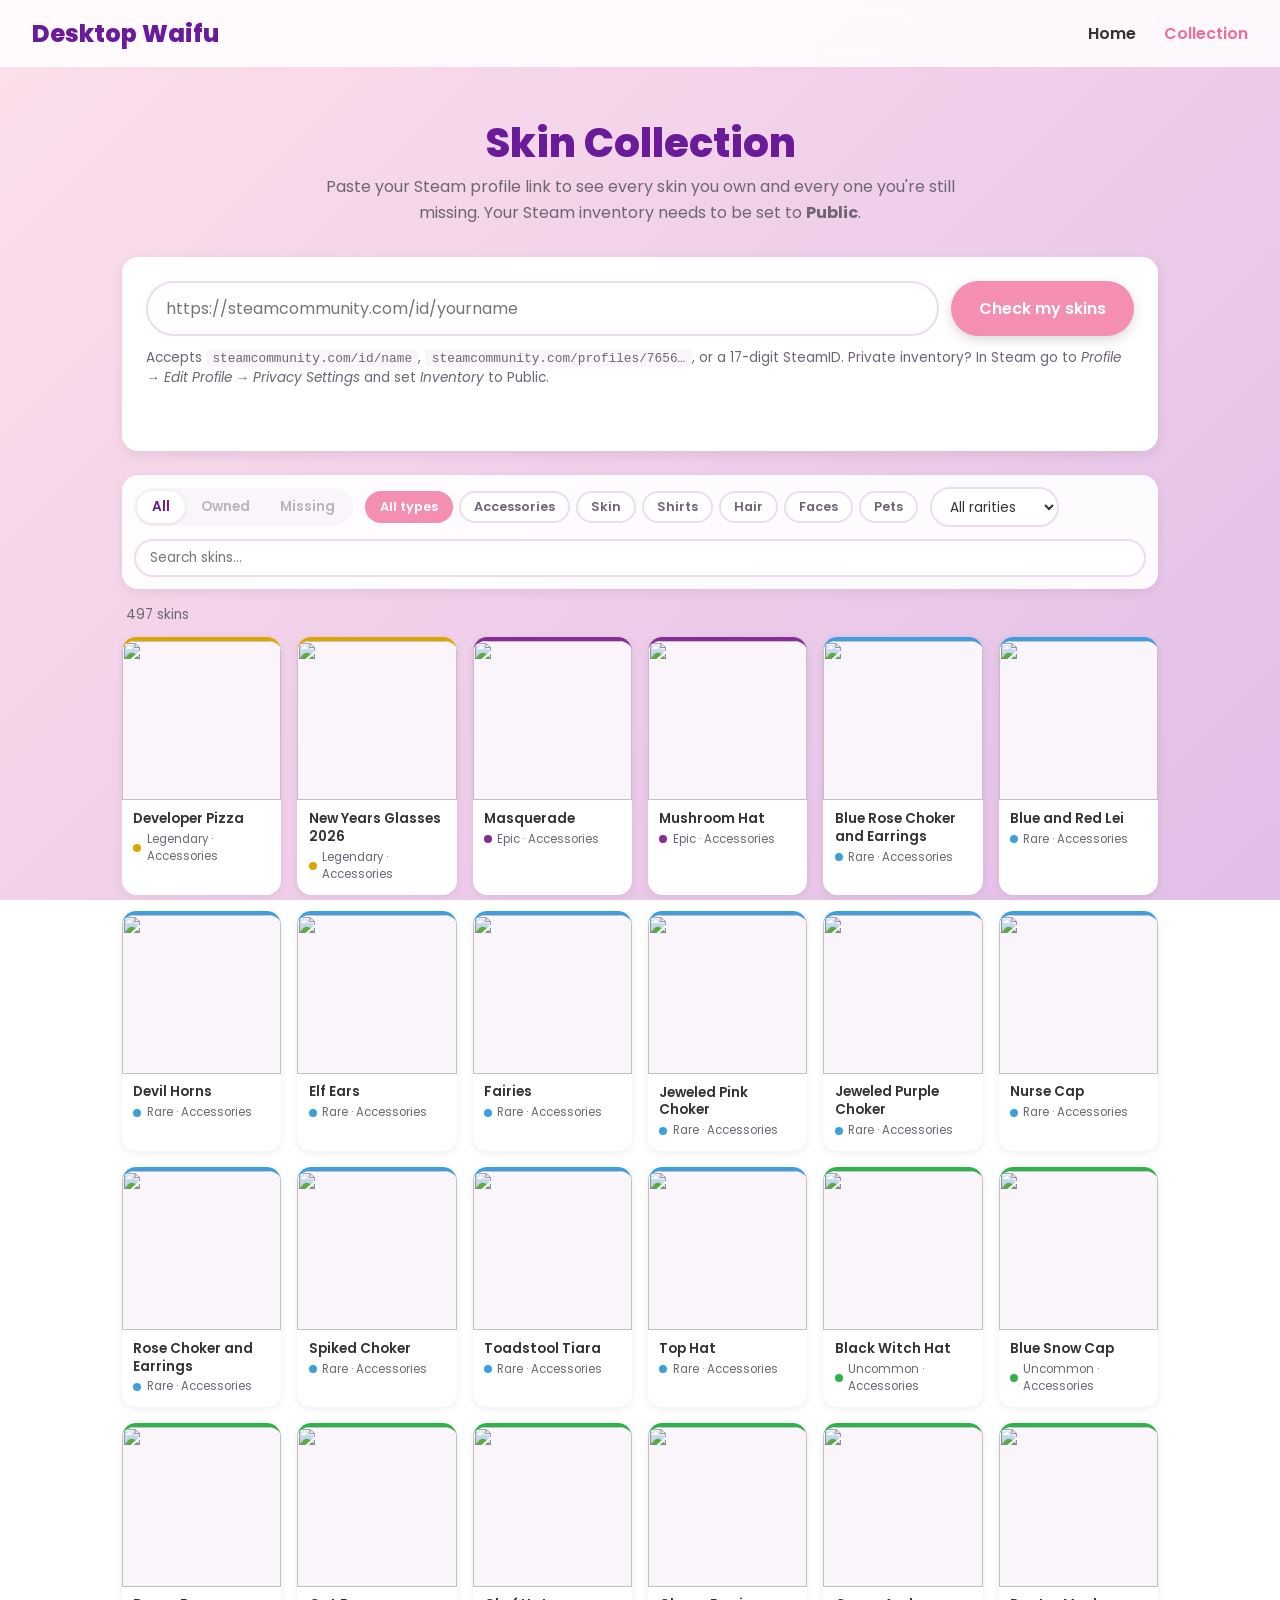
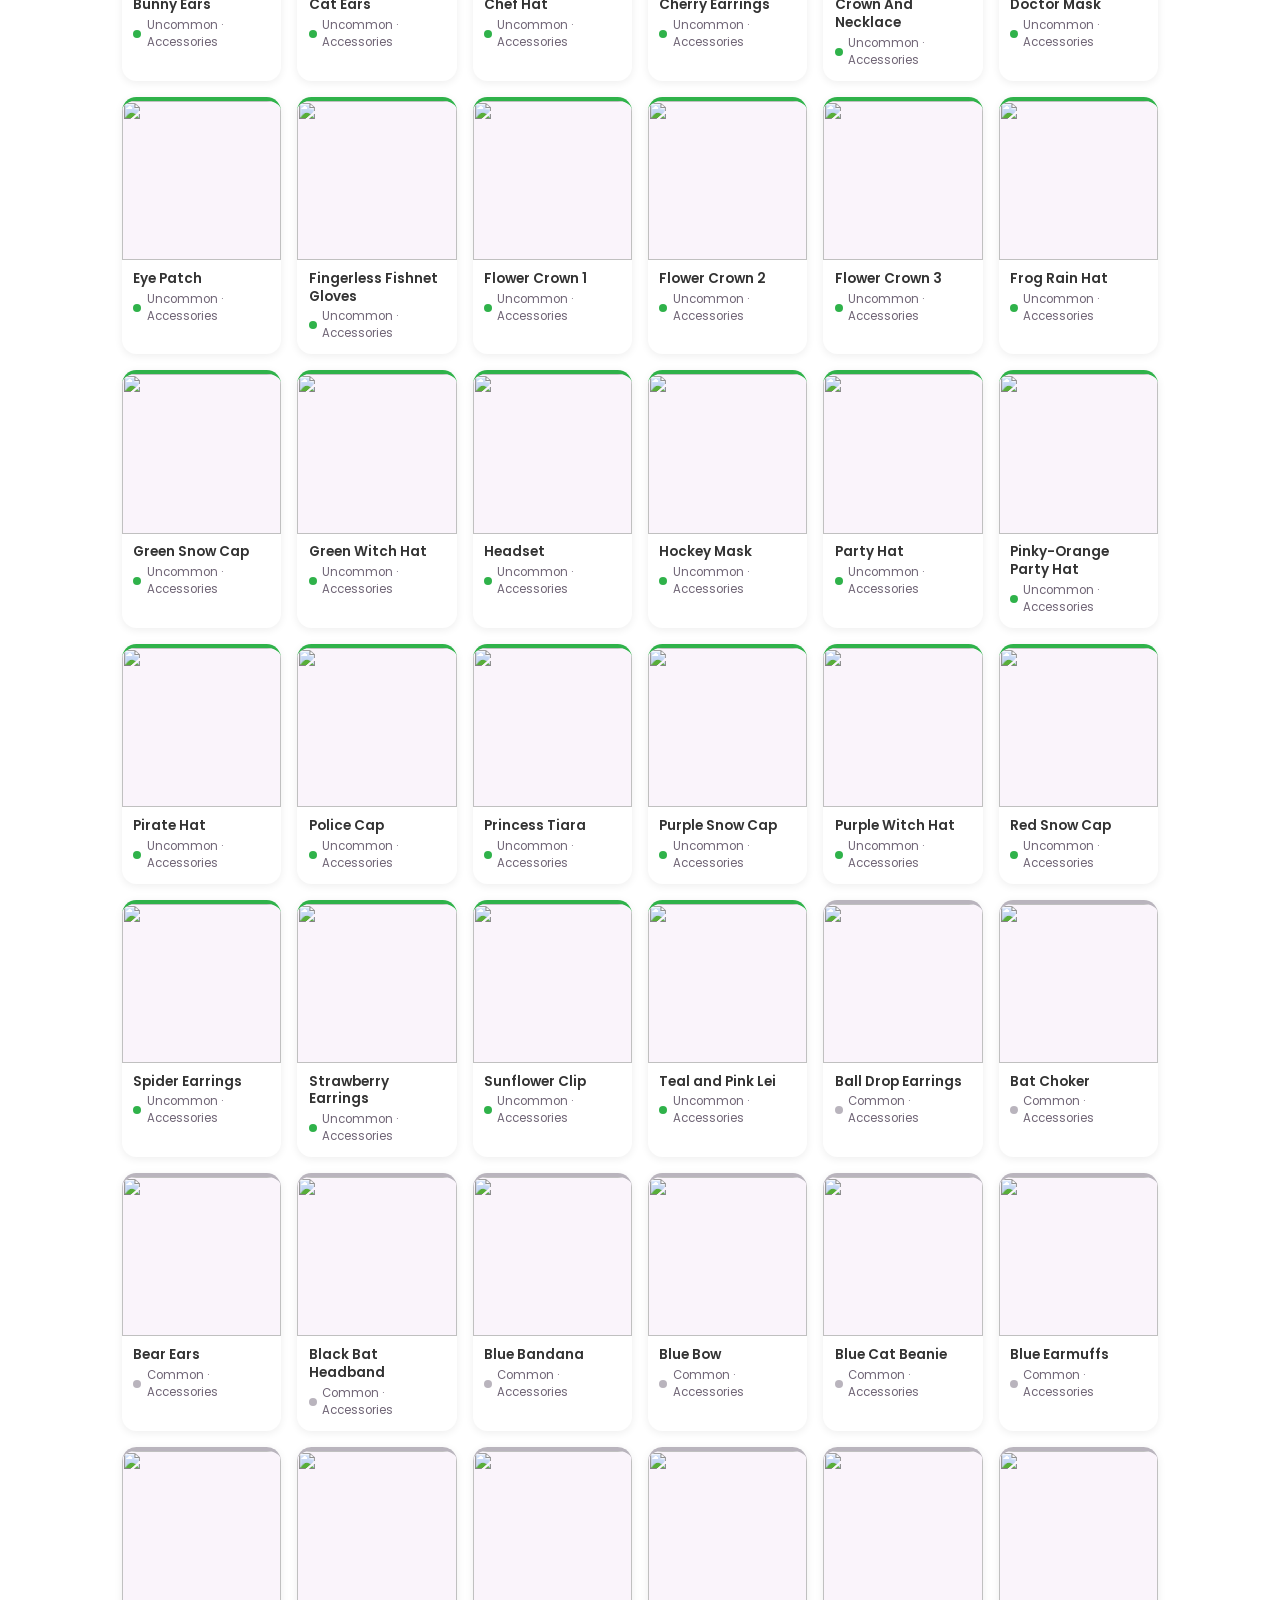
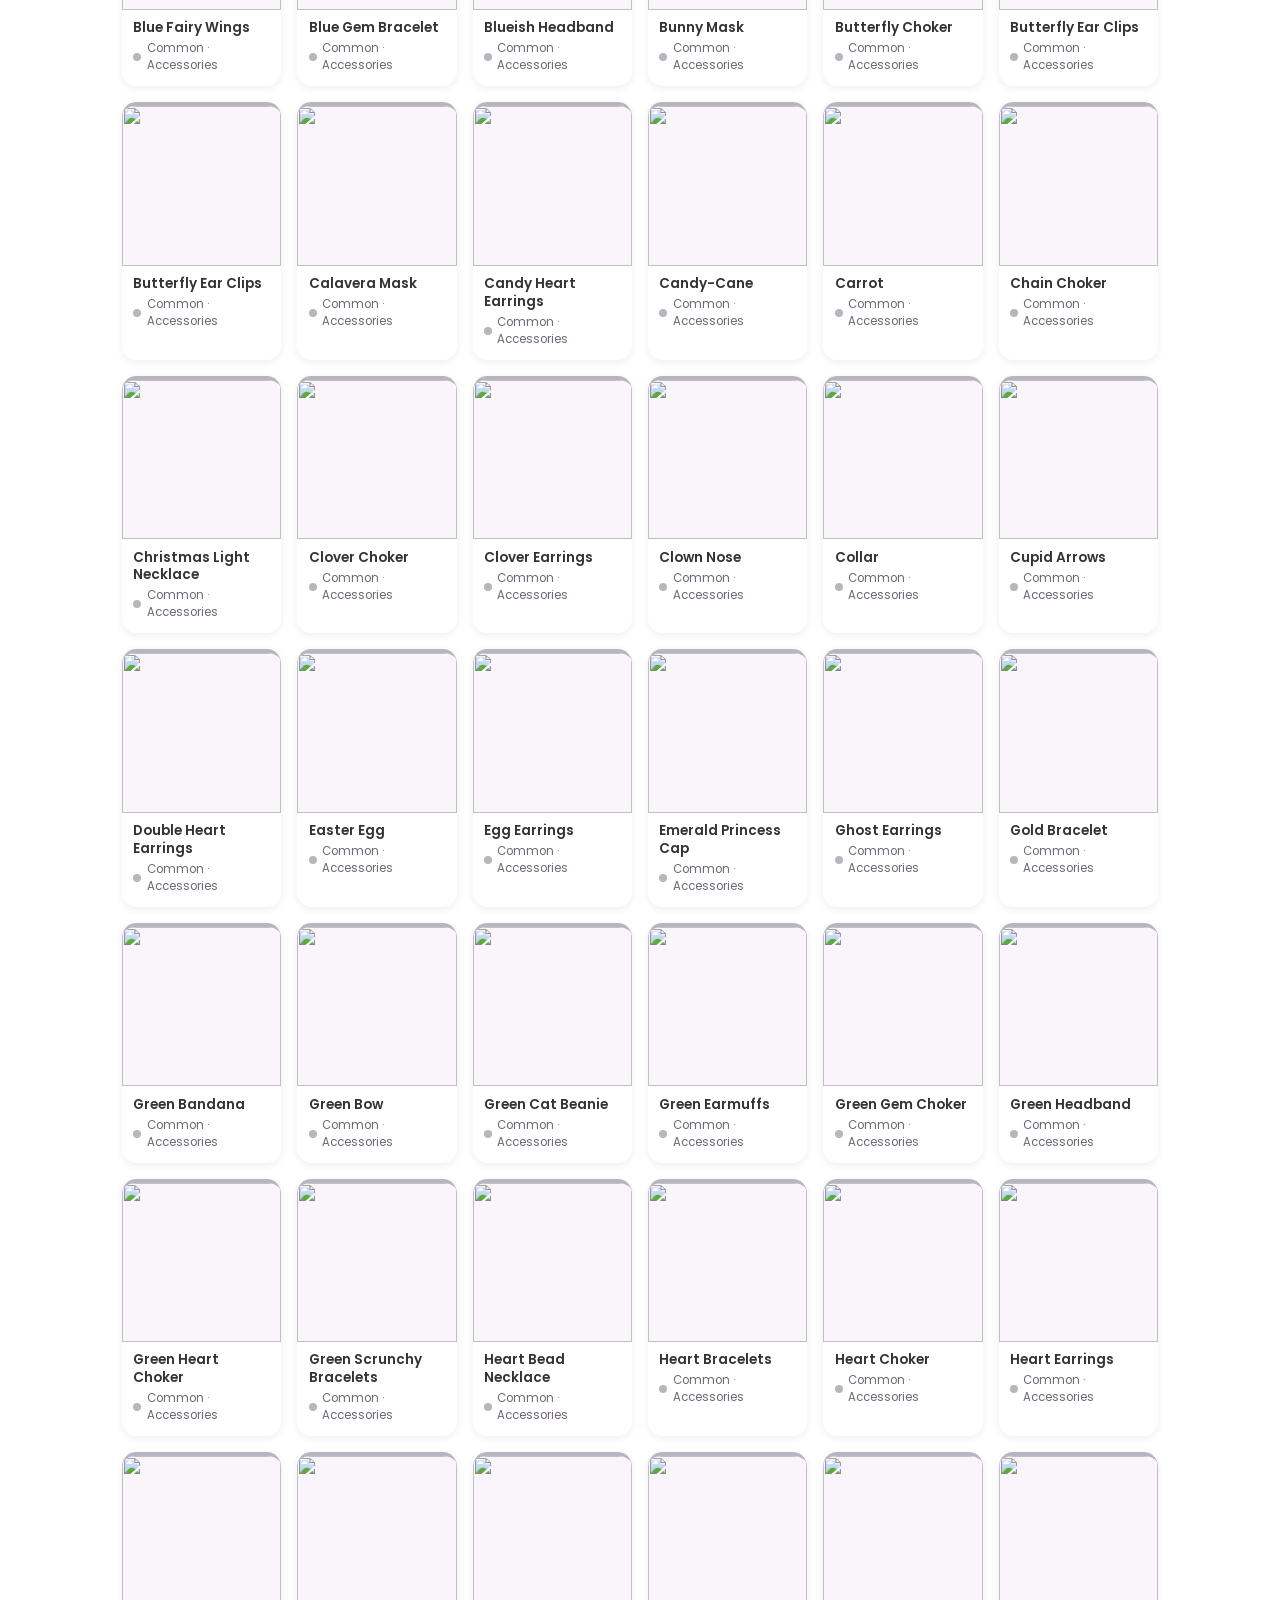
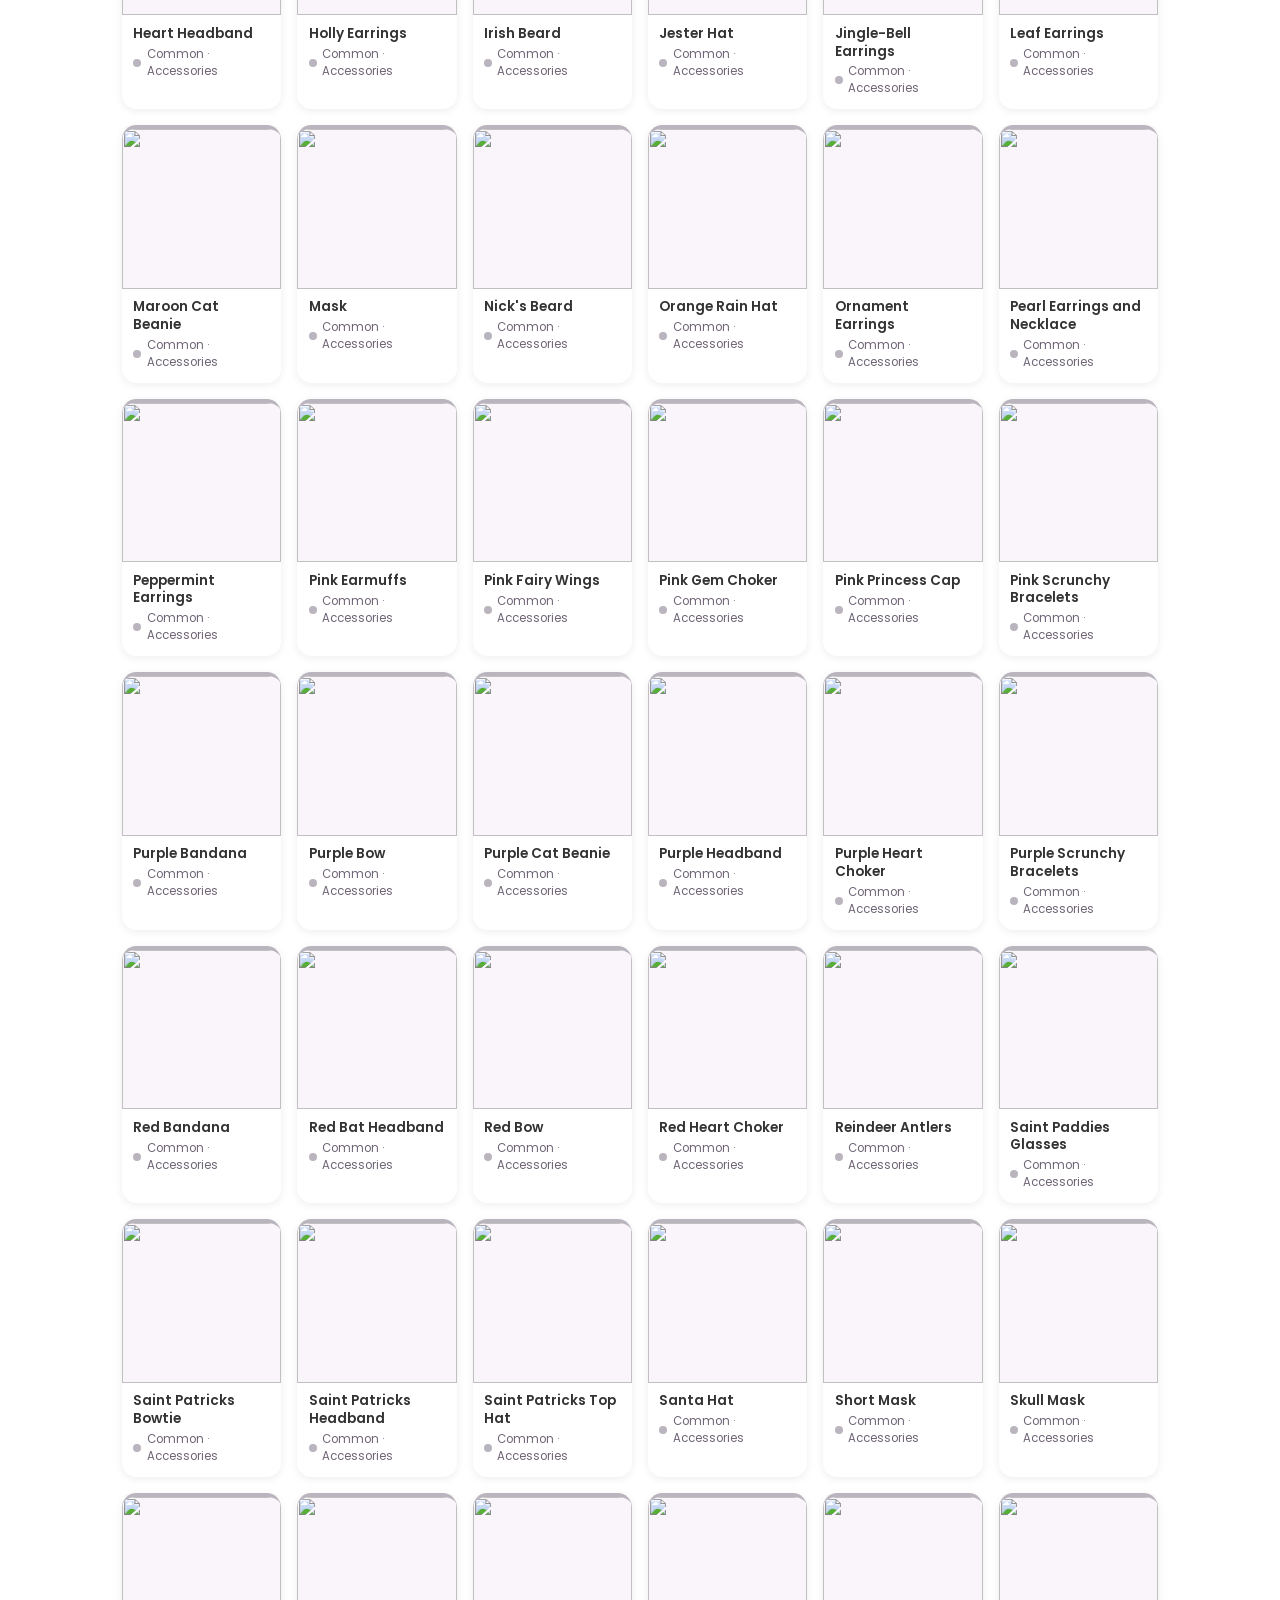
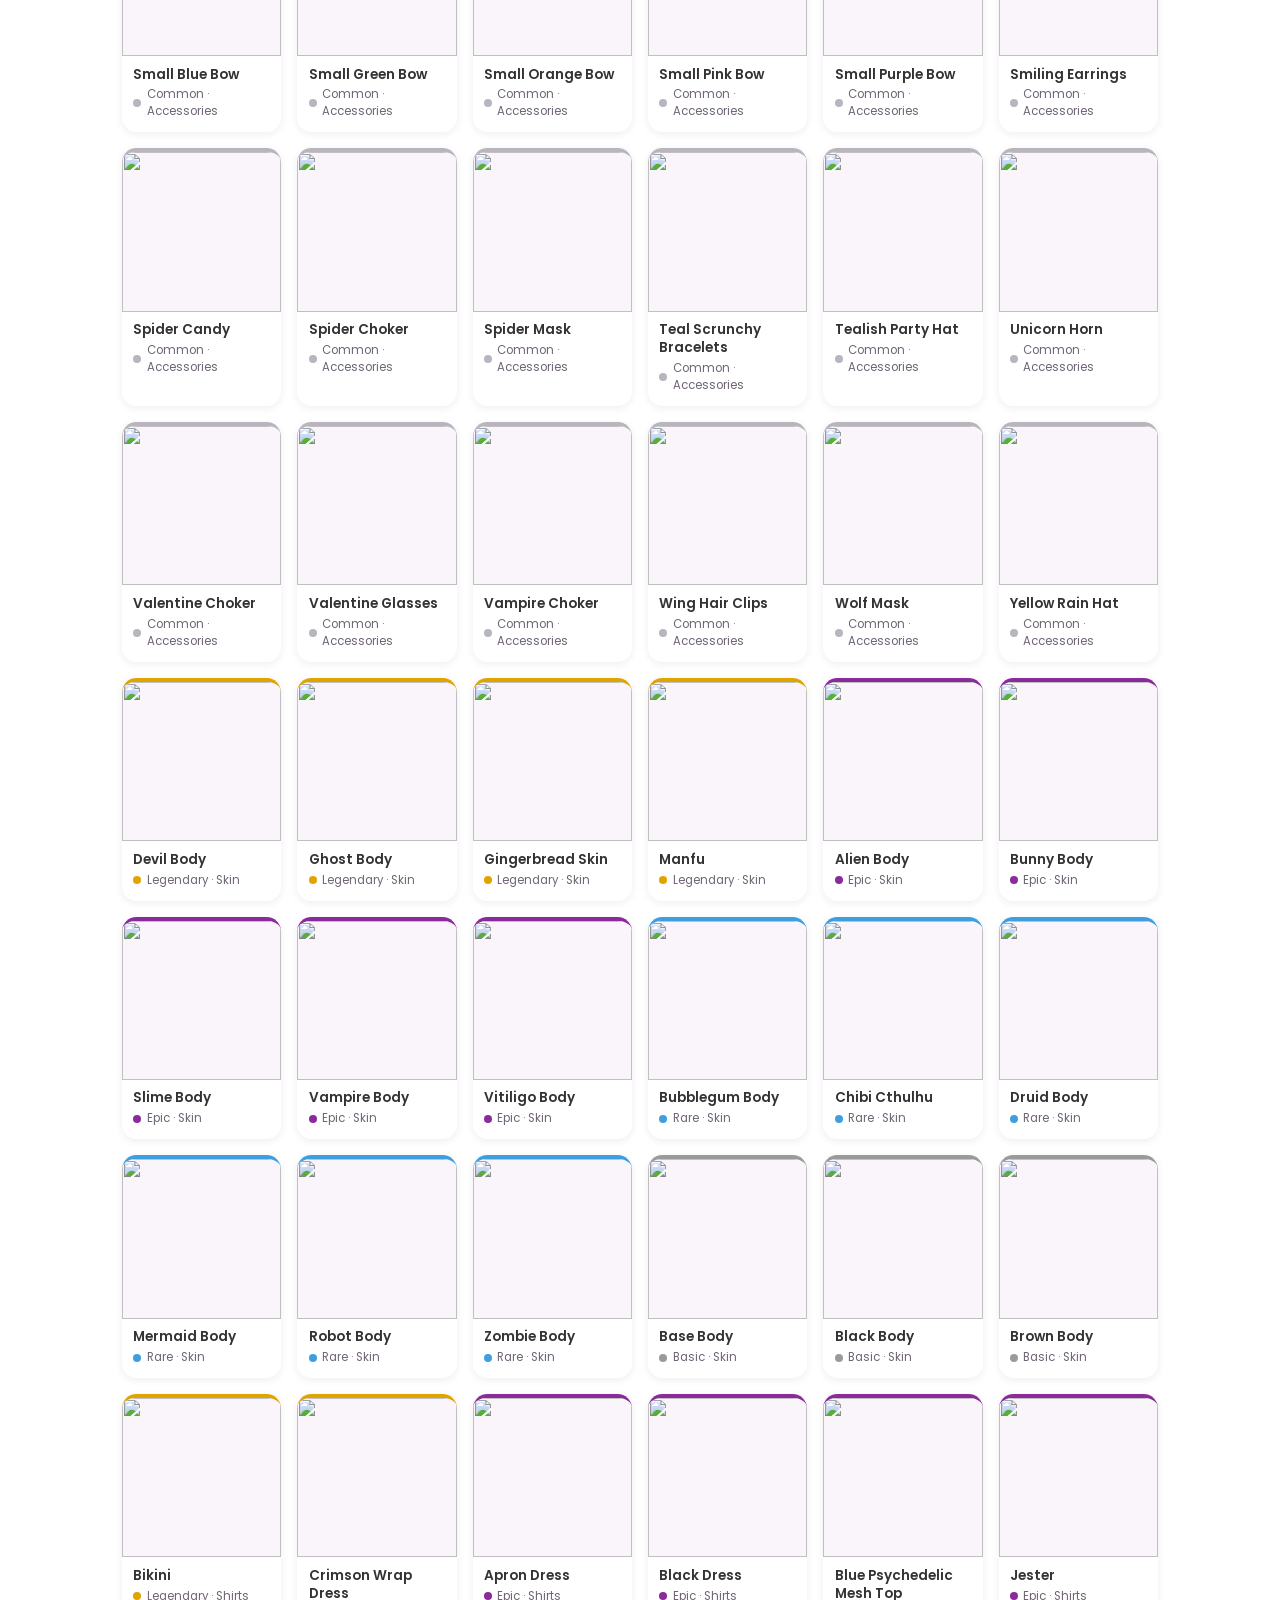
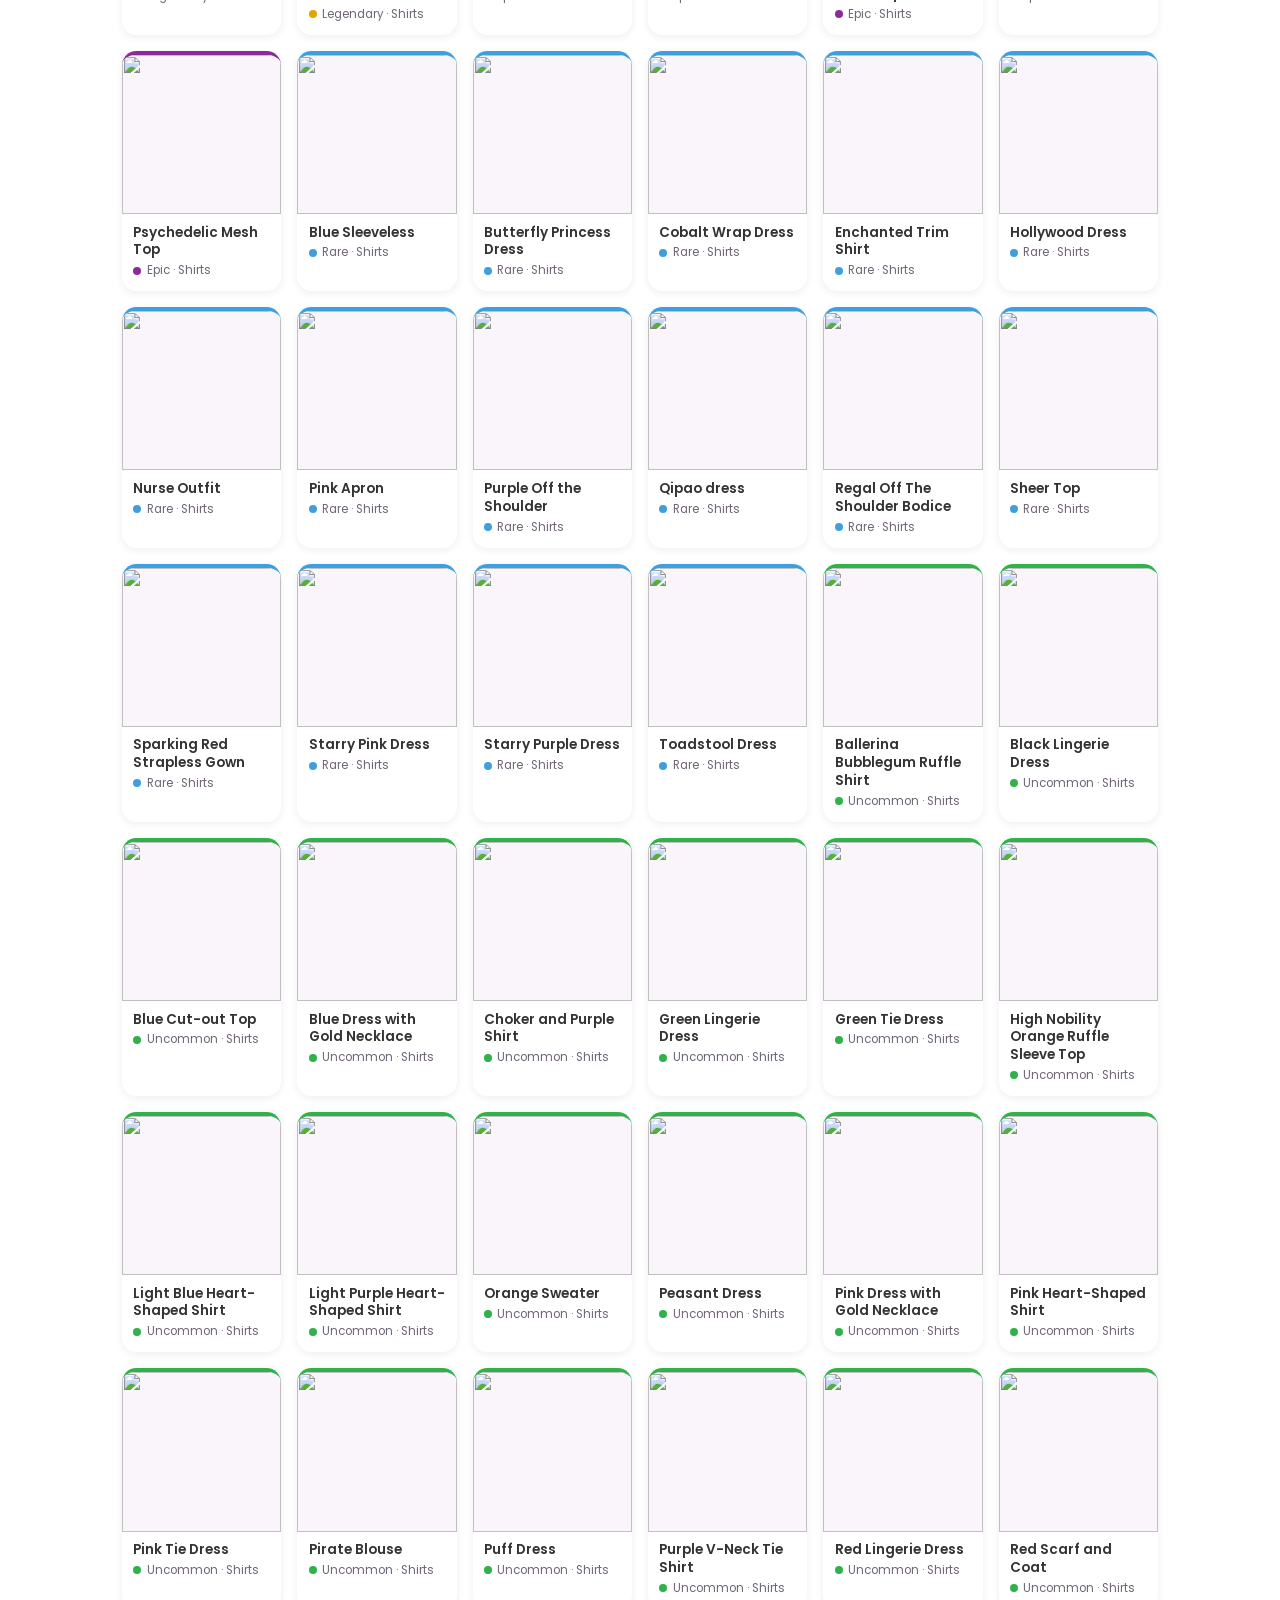
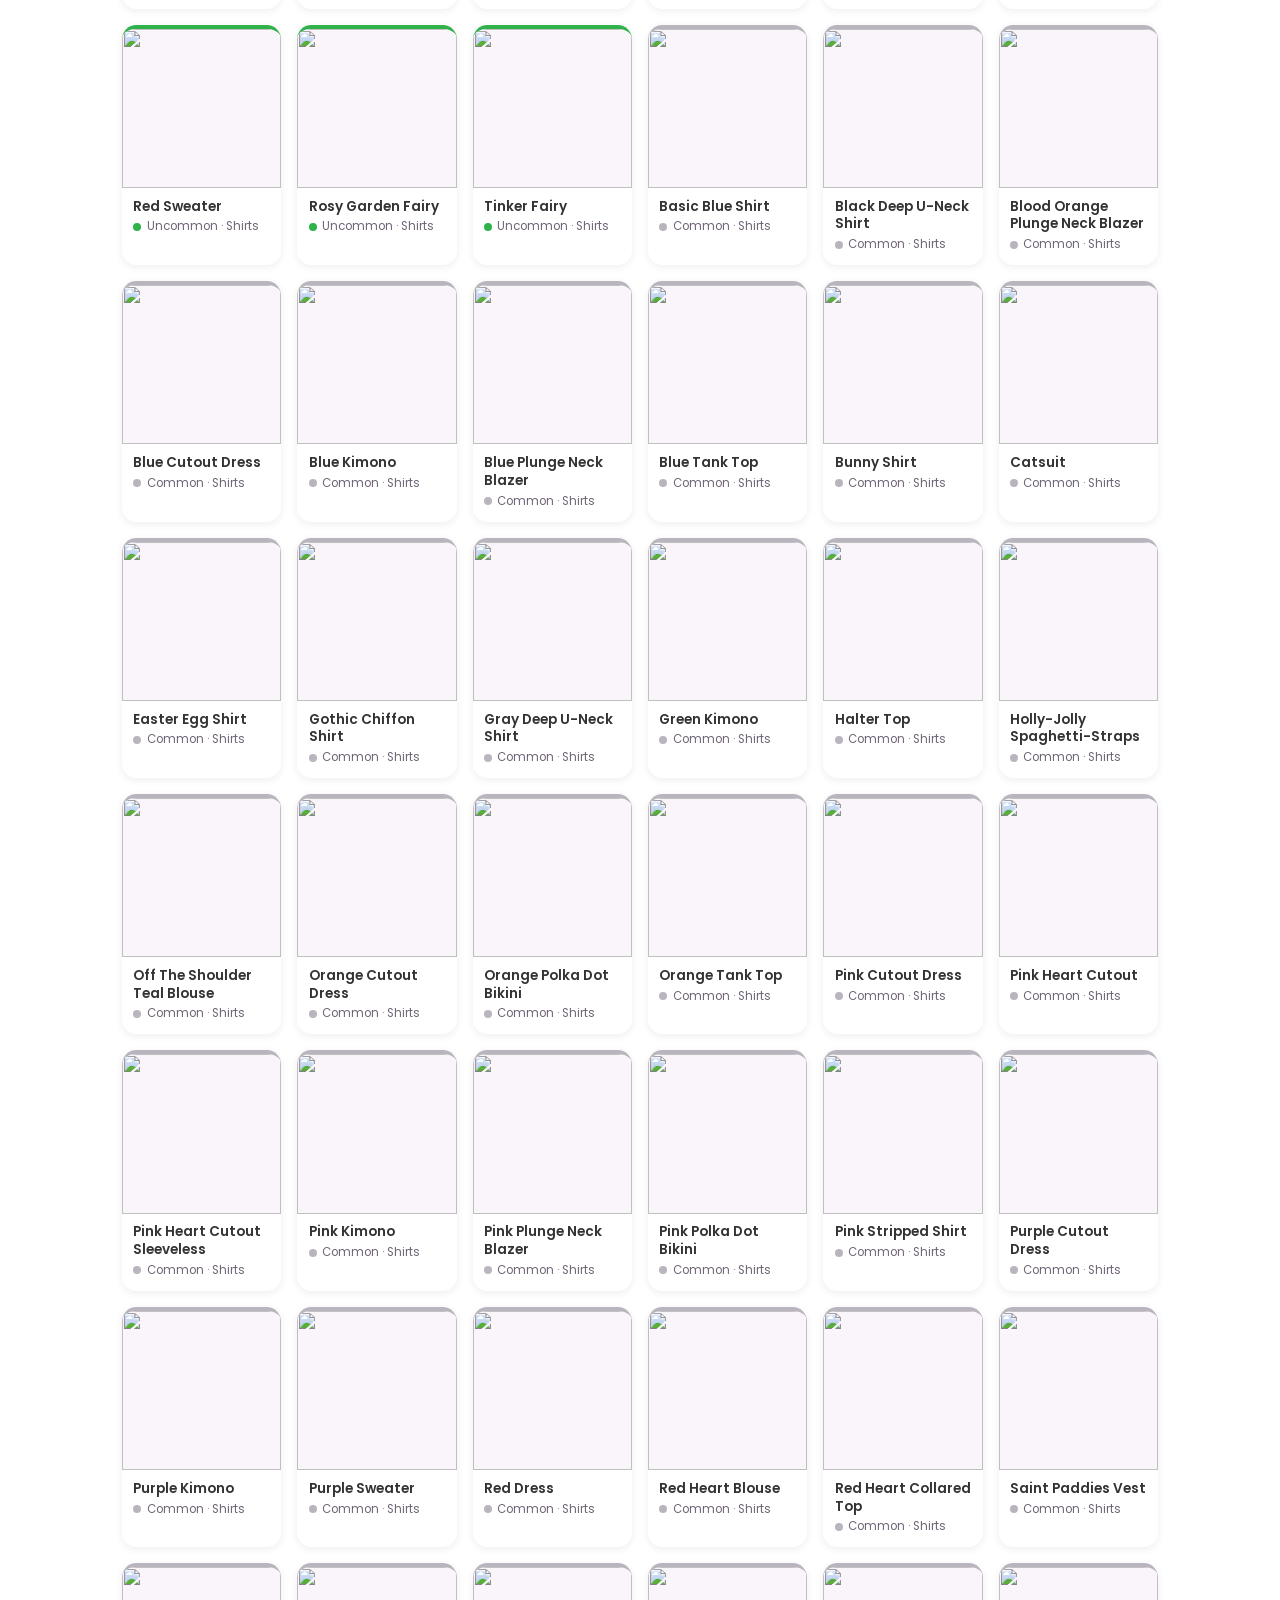
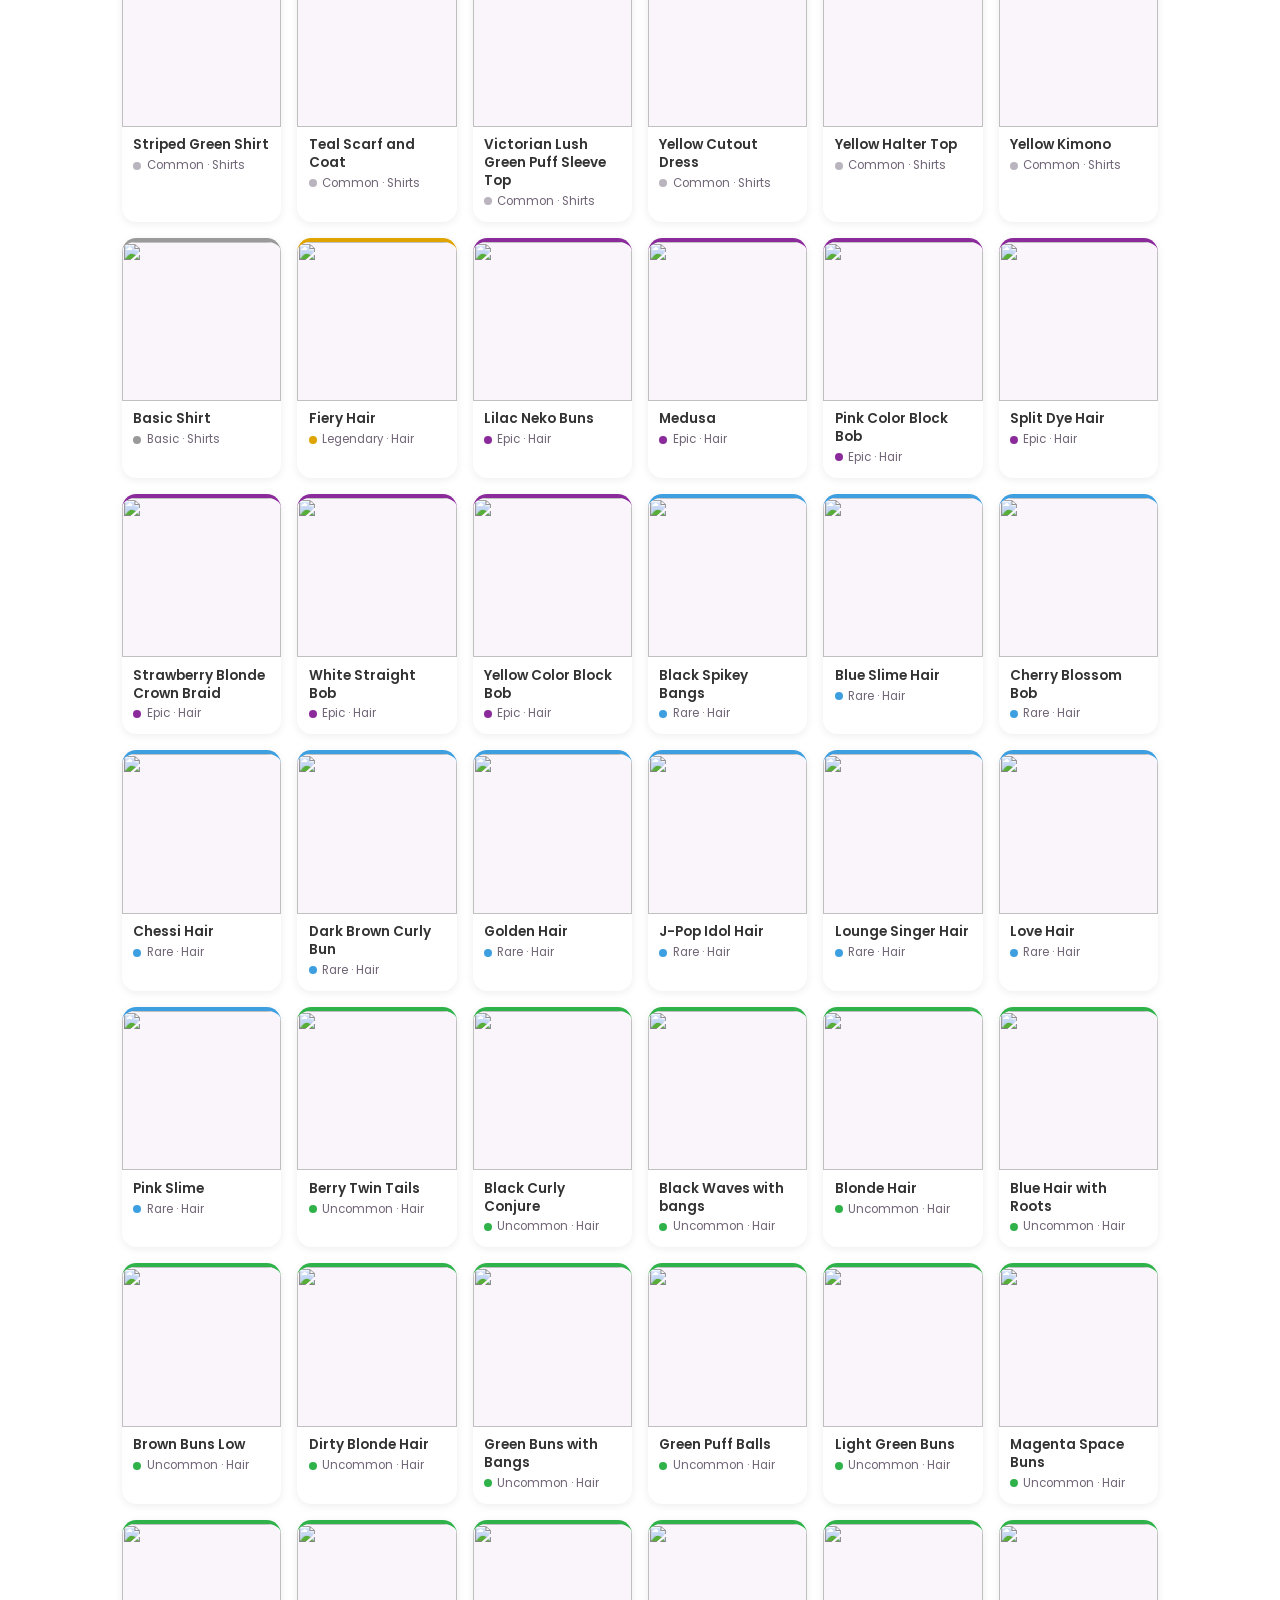
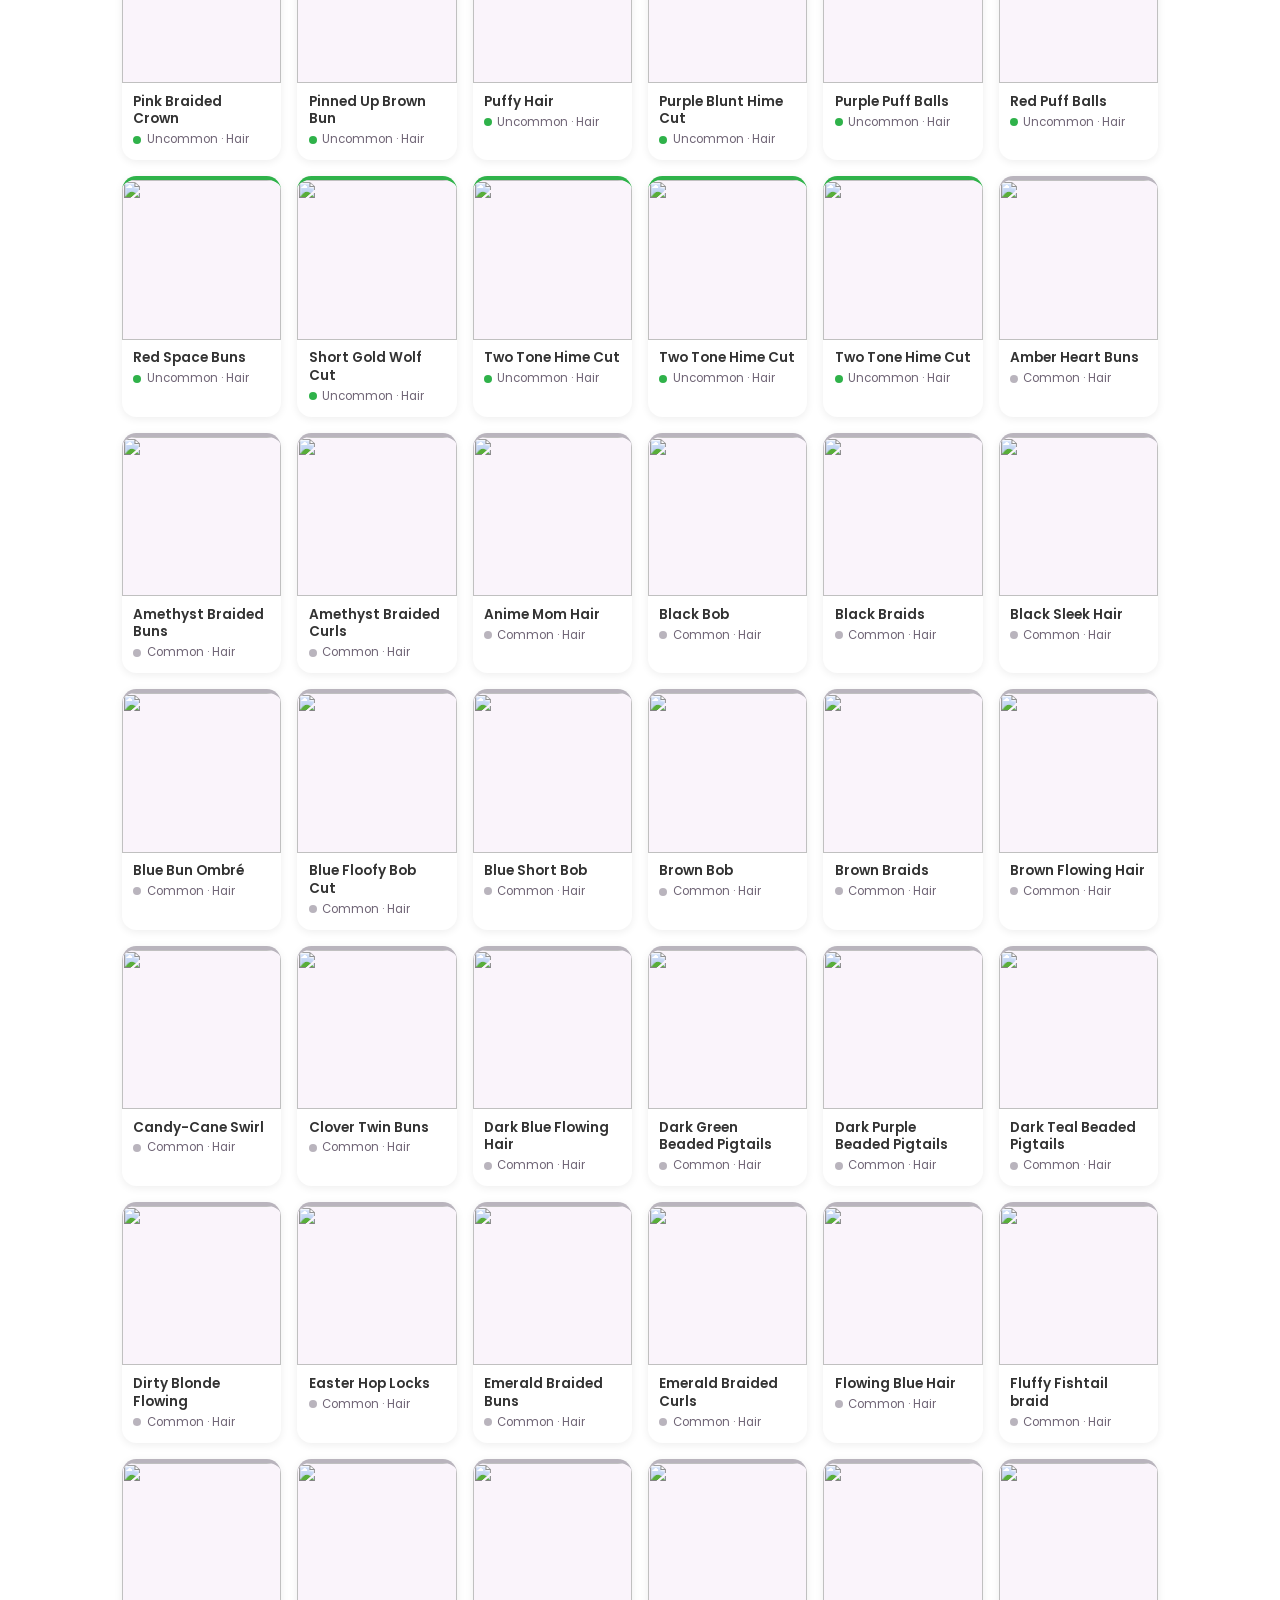
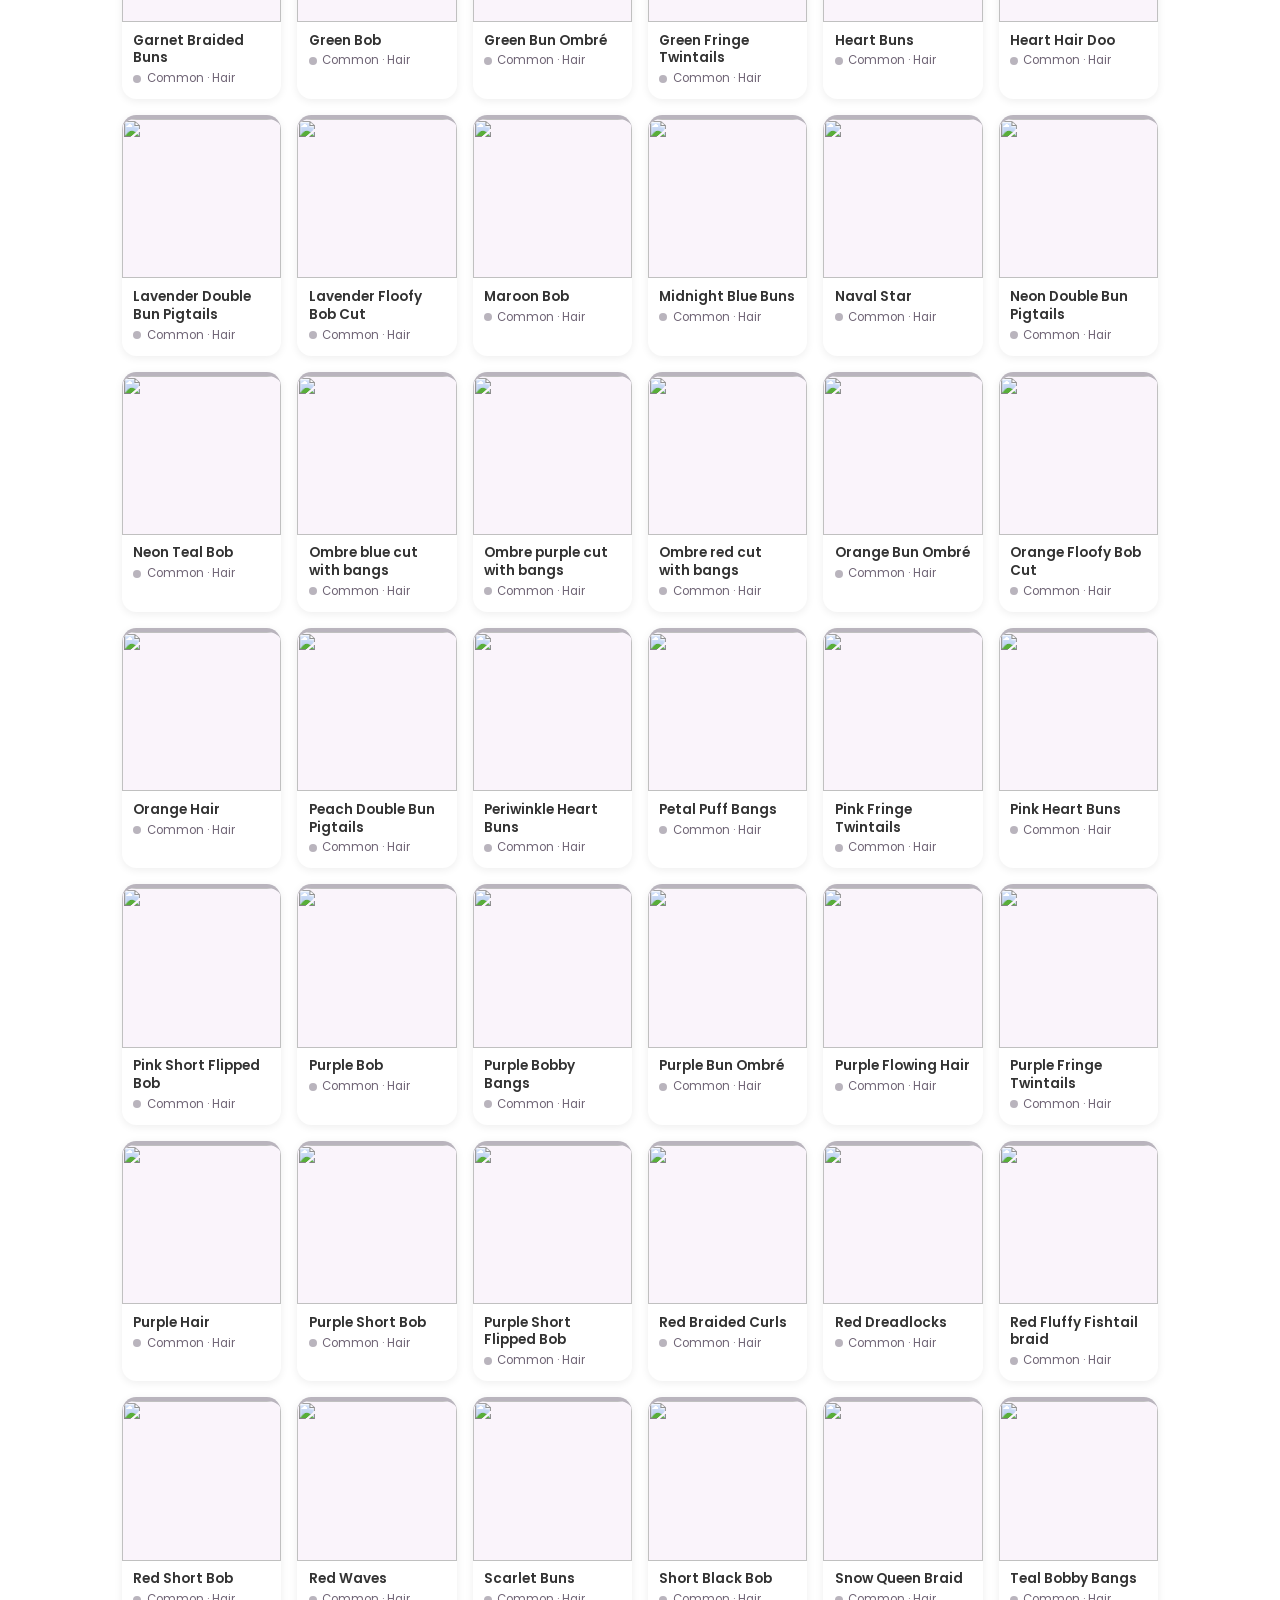
==== collection.html @ 3ab05b3b "Website Testing" ====
<!DOCTYPE html>
<html lang="en">
<head>
  <meta charset="UTF-8">
  <meta name="viewport" content="width=device-width, initial-scale=1.0">
  <title>Skin Collection — Desktop Waifu</title>
  <meta name="description" content="Paste your Steam profile to see which Desktop Waifu skins you own and which you're still missing.">

  <link rel="icon" href="assets/favicon.png" sizes="32x32" type="image/png">
  <link rel="shortcut icon" href="assets/favicon.png" type="image/png">

  <link href="https://fonts.googleapis.com/css2?family=Poppins:wght@300;400;600;800&display=swap" rel="stylesheet">
  <style>
    :root {
      --color-primary: #f48fb1;
      --color-primary-strong: #ec6f9b;
      --color-secondary: #6a1b9a;
      --color-light: #ffffff;
      --color-dark: #333333;
      --color-muted: #6f6475;
      --color-line: #ecdcef;
      --color-tile: #faf4fb;
      --color-error: #b3261e;
      --font-heading: 'Poppins', sans-serif;
      --font-body: 'Poppins', sans-serif;

      --r-basic: #9a9a9a;
      --r-common: #b9b4bd;
      --r-uncommon: #2fb24a;
      --r-rare: #3d9fe0;
      --r-epic: #8b2a9b;
      --r-legendary: #e0a400;
    }
    * { margin: 0; padding: 0; box-sizing: border-box; }
    body {
      font-family: var(--font-body);
      color: var(--color-dark);
      background: linear-gradient(135deg, #fde0eb, #e1bee7) fixed;
      min-height: 100vh;
    }
    a { text-decoration: none; color: inherit; }
    button, input, select, textarea { font: inherit; color: inherit; }

    /* Header/Nav (matches home page) */
    header {
      position: fixed;
      top: 0;
      width: 100%;
      display: flex;
      justify-content: space-between;
      align-items: center;
      padding: 1rem 2rem;
      background: rgba(255,255,255,0.85);
      backdrop-filter: blur(8px);
      z-index: 1000;
    }
    .logo {
      font-family: var(--font-heading);
      font-weight: 800;
      font-size: 1.5rem;
      color: var(--color-secondary);
    }
    nav a {
      margin-left: 1.5rem;
      font-weight: 600;
      color: var(--color-dark);
      transition: color 0.2s;
    }
    nav a:hover, nav a[aria-current="page"] { color: var(--color-primary-strong); }

    main {
      max-width: 1100px;
      margin: 0 auto;
      padding: 96px 2rem 4rem;
    }

    /* Intro + lookup */
    .intro { text-align: center; margin: 1.5rem 0 2rem; }
    .intro h1 {
      font-weight: 800;
      font-size: 2.5rem;
      color: var(--color-secondary);
      line-height: 1.15;
    }
    .intro p {
      margin: 0.5rem auto 0;
      max-width: 640px;
      color: var(--color-muted);
      line-height: 1.6;
    }

    .card {
      background: var(--color-light);
      border-radius: 1rem;
      box-shadow: 0 4px 12px rgba(0,0,0,0.08);
      padding: 1.5rem;
    }

    .lookup form {
      display: flex;
      gap: 0.75rem;
    }
    .lookup input[type="text"] {
      flex: 1;
      min-width: 0;
      padding: 0.8rem 1.1rem;
      border: 2px solid var(--color-line);
      border-radius: 50px;
      background: #fff;
      outline: none;
      transition: border-color 0.2s;
    }
    .lookup input[type="text"]:focus { border-color: var(--color-primary); }
    .btn {
      display: inline-flex;
      align-items: center;
      justify-content: center;
      gap: 0.5rem;
      padding: 0.75rem 1.75rem;
      font-weight: 600;
      border: none;
      border-radius: 50px;
      background: var(--color-primary);
      color: var(--color-light);
      box-shadow: 0 4px 12px rgba(0,0,0,0.15);
      cursor: pointer;
      transition: background 0.2s;
      white-space: nowrap;
    }
    .btn:hover { background: var(--color-secondary); }
    .btn:disabled { opacity: 0.6; cursor: progress; }
    .btn.secondary {
      background: transparent;
      color: var(--color-secondary);
      box-shadow: inset 0 0 0 2px var(--color-line);
    }
    .btn.secondary:hover { background: var(--color-tile); }

    .hint {
      margin-top: 0.75rem;
      font-size: 0.85rem;
      color: var(--color-muted);
      line-height: 1.5;
    }
    .hint code {
      background: var(--color-tile);
      padding: 0.1rem 0.4rem;
      border-radius: 4px;
      font-size: 0.8rem;
      word-break: break-all;
    }

    .status {
      margin-top: 1rem;
      font-size: 0.95rem;
      min-height: 1.5em;
    }
    .status.error { color: var(--color-error); }
    .spinner {
      display: inline-block;
      width: 1em; height: 1em;
      border: 2px solid var(--color-line);
      border-top-color: var(--color-primary-strong);
      border-radius: 50%;
      vertical-align: -0.15em;
      margin-right: 0.4rem;
      animation: spin 0.8s linear infinite;
    }
    @keyframes spin { to { transform: rotate(360deg); } }

    /* Manual paste fallback */
    .paste {
      margin-top: 1.25rem;
      padding-top: 1.25rem;
      border-top: 1px solid var(--color-line);
    }
    .paste h2 {
      font-size: 1.1rem;
      color: var(--color-secondary);
      margin-bottom: 0.25rem;
    }
    .paste ol {
      margin: 0.75rem 0 1rem 1.25rem;
      line-height: 1.7;
    }
    .paste ol a {
      color: var(--color-secondary);
      font-weight: 600;
      text-decoration: underline;
      word-break: break-all;
    }
    .paste textarea {
      width: 100%;
      min-height: 110px;
      padding: 0.75rem;
      border: 2px solid var(--color-line);
      border-radius: 0.75rem;
      font-family: ui-monospace, Consolas, monospace;
      font-size: 0.8rem;
      resize: vertical;
      outline: none;
    }
    .paste textarea:focus { border-color: var(--color-primary); }
    .paste .row { display: flex; gap: 0.75rem; margin-top: 0.75rem; flex-wrap: wrap; }

    /* Summary */
    .summary {
      margin-top: 1.5rem;
      display: grid;
      grid-template-columns: minmax(220px, 1fr) 2fr;
      gap: 1.5rem;
      align-items: center;
    }
    .summary .total-label { color: var(--color-muted); font-size: 0.9rem; }
    .summary .total {
      font-weight: 800;
      font-size: 2.4rem;
      color: var(--color-secondary);
      line-height: 1.1;
      font-variant-numeric: tabular-nums;
    }
    .summary .total small { font-size: 1.1rem; font-weight: 600; color: var(--color-muted); }
    .bar {
      height: 10px;
      border-radius: 10px;
      background: var(--color-tile);
      overflow: hidden;
      margin-top: 0.6rem;
    }
    .bar > span {
      display: block;
      height: 100%;
      border-radius: 10px;
      background: linear-gradient(90deg, var(--color-primary), var(--color-secondary));
      transition: width 0.6s ease;
    }
    .type-bars {
      display: grid;
      grid-template-columns: repeat(auto-fit, minmax(150px, 1fr));
      gap: 0.9rem 1.25rem;
    }
    .type-bars .tb-head {
      display: flex;
      justify-content: space-between;
      font-size: 0.85rem;
      font-weight: 600;
    }
    .type-bars .tb-head span:last-child { color: var(--color-muted); font-weight: 400; font-variant-numeric: tabular-nums; }
    .type-bars .bar { height: 6px; margin-top: 0.3rem; }

    /* Toolbar */
    .toolbar {
      position: sticky;
      top: 64px;
      z-index: 10;
      margin-top: 1.5rem;
      display: flex;
      flex-wrap: wrap;
      gap: 0.75rem;
      align-items: center;
      padding: 0.75rem;
      background: rgba(255,255,255,0.92);
      backdrop-filter: blur(8px);
      border-radius: 1rem;
      box-shadow: 0 4px 12px rgba(0,0,0,0.06);
    }
    .seg {
      display: inline-flex;
      background: var(--color-tile);
      border-radius: 50px;
      padding: 3px;
    }
    .seg button {
      border: none;
      background: transparent;
      padding: 0.4rem 0.95rem;
      border-radius: 50px;
      font-size: 0.85rem;
      font-weight: 600;
      color: var(--color-muted);
      cursor: pointer;
      white-space: nowrap;
    }
    .seg button[aria-pressed="true"] {
      background: var(--color-light);
      color: var(--color-secondary);
      box-shadow: 0 1px 4px rgba(0,0,0,0.1);
    }
    .seg button:disabled { opacity: 0.45; cursor: not-allowed; }
    .toolbar select, .toolbar input[type="search"] {
      padding: 0.45rem 0.9rem;
      border: 2px solid var(--color-line);
      border-radius: 50px;
      background: #fff;
      font-size: 0.85rem;
      outline: none;
    }
    .toolbar input[type="search"] { flex: 1; min-width: 160px; }
    .toolbar select:focus, .toolbar input[type="search"]:focus { border-color: var(--color-primary); }
    .types { display: flex; flex-wrap: wrap; gap: 0.4rem; }
    .chip {
      border: 2px solid var(--color-line);
      background: #fff;
      border-radius: 50px;
      padding: 0.3rem 0.8rem;
      font-size: 0.8rem;
      font-weight: 600;
      cursor: pointer;
      color: var(--color-muted);
    }
    .chip[aria-pressed="true"] {
      border-color: var(--color-primary);
      background: var(--color-primary);
      color: #fff;
    }
    .result-count {
      margin: 1rem 0.25rem 0.75rem;
      font-size: 0.85rem;
      color: var(--color-muted);
    }

    /* Grid */
    .grid {
      display: grid;
      grid-template-columns: repeat(auto-fill, minmax(150px, 1fr));
      gap: 1rem;
    }
    .skin {
      position: relative;
      background: var(--color-light);
      border-radius: 0.9rem;
      overflow: hidden;
      box-shadow: 0 2px 8px rgba(0,0,0,0.07);
      border-top: 4px solid var(--rarity);
      transition: transform 0.15s, box-shadow 0.15s;
    }
    .skin:hover { transform: translateY(-2px); box-shadow: 0 6px 16px rgba(0,0,0,0.1); }
    .skin .art {
      aspect-ratio: 1;
      background: var(--color-tile);
      display: flex;
      align-items: center;
      justify-content: center;
    }
    .skin img { width: 100%; height: 100%; object-fit: contain; }
    .skin .meta { padding: 0.6rem 0.7rem 0.75rem; }
    .skin .name {
      font-size: 0.85rem;
      font-weight: 600;
      line-height: 1.3;
    }
    .skin .sub {
      margin-top: 0.2rem;
      font-size: 0.72rem;
      color: var(--color-muted);
      display: flex;
      align-items: center;
      gap: 0.35rem;
    }
    .skin .dot { width: 8px; height: 8px; border-radius: 50%; background: var(--rarity); flex: none; }
    .skin .qty {
      position: absolute;
      top: 0.5rem;
      right: 0.5rem;
      background: var(--color-secondary);
      color: #fff;
      font-size: 0.75rem;
      font-weight: 600;
      padding: 0.1rem 0.55rem;
      border-radius: 50px;
      font-variant-numeric: tabular-nums;
    }
    .skin .tag-missing {
      position: absolute;
      top: 0.5rem;
      right: 0.5rem;
      background: rgba(255,255,255,0.9);
      color: var(--color-muted);
      font-size: 0.7rem;
      font-weight: 600;
      padding: 0.1rem 0.55rem;
      border-radius: 50px;
      border: 1px solid var(--color-line);
    }
    .skin.missing img { filter: grayscale(1); opacity: 0.35; }
    .skin.missing .name { color: var(--color-muted); }

    .r-Basic { --rarity: var(--r-basic); }
    .r-Common { --rarity: var(--r-common); }
    .r-Uncommon { --rarity: var(--r-uncommon); }
    .r-Rare { --rarity: var(--r-rare); }
    .r-Epic { --rarity: var(--r-epic); }
    .r-Legendary { --rarity: var(--r-legendary); }

    .empty {
      text-align: center;
      padding: 3rem 1rem;
      color: var(--color-muted);
    }

    .extras { margin-top: 2.5rem; }
    .extras h2 { font-size: 1.1rem; color: var(--color-secondary); }
    .extras p { font-size: 0.85rem; color: var(--color-muted); margin: 0.25rem 0 1rem; }
    .extras .grid { grid-template-columns: repeat(auto-fill, minmax(120px, 1fr)); }
    .extras .skin { border-top-color: var(--color-line); }

    footer {
      background: var(--color-dark);
      color: #aaa;
      text-align: center;
      padding: 2rem 1rem;
      font-size: 0.875rem;
    }

    [hidden] { display: none !important; }

    @media (max-width: 768px) {
      header { padding: 0.75rem 1rem; }
      .logo { font-size: 1.2rem; }
      nav a { margin-left: 1rem; font-size: 0.9rem; }
      main { padding: 84px 16px 3rem; }
      .intro h1 { font-size: 1.9rem; }
      .lookup form { flex-direction: column; }
      .summary { grid-template-columns: 1fr; }
      .toolbar { position: static; }
      .grid { grid-template-columns: repeat(auto-fill, minmax(120px, 1fr)); gap: 0.75rem; }
    }
    @media (prefers-reduced-motion: reduce) {
      .spinner { animation-duration: 2s; }
      .skin, .bar > span { transition: none; }
    }
  </style>
</head>
<body>
  <header>
    <a class="logo" href="index.html">Desktop Waifu</a>
    <nav>
      <a href="index.html">Home</a>
      <a href="collection.html" aria-current="page">Collection</a>
    </nav>
  </header>

  <main>
    <section class="intro">
      <h1>Skin Collection</h1>
      <p>Paste your Steam profile link to see every skin you own and every one you're still missing. Your Steam inventory needs to be set to <strong>Public</strong>.</p>
    </section>

    <section class="card lookup">
      <form id="lookup-form" autocomplete="off">
        <label for="profile-input" hidden>Steam profile link</label>
        <input id="profile-input" type="text" placeholder="https://steamcommunity.com/id/yourname" spellcheck="false">
        <button class="btn" id="lookup-btn" type="submit">Check my skins</button>
      </form>
      <p class="hint">Accepts <code>steamcommunity.com/id/name</code>, <code>steamcommunity.com/profiles/7656…</code>, or a 17-digit SteamID.
        Private inventory? In Steam go to <em>Profile → Edit Profile → Privacy Settings</em> and set <em>Inventory</em> to Public.</p>
      <div class="status" id="status" role="status" aria-live="polite"></div>

      <div class="paste" id="paste" hidden>
        <h2>Load it manually</h2>
        <p class="hint" id="paste-reason">Steam didn't answer automatically, but you can grab your inventory yourself in a few seconds:</p>
        <ol id="paste-steps"></ol>
        <label for="paste-input" hidden>Pasted Steam data</label>
        <textarea id="paste-input" placeholder="Paste here…" spellcheck="false"></textarea>
        <div class="row">
          <button class="btn" id="paste-btn" type="button">Load pasted data</button>
          <button class="btn secondary" id="retry-btn" type="button">Try automatic again</button>
        </div>
      </div>
    </section>

    <section class="card summary" id="summary" hidden>
      <div>
        <div class="total-label" id="total-label">Collected</div>
        <div class="total" id="total"></div>
        <div class="bar"><span id="total-bar" style="width:0"></span></div>
      </div>
      <div class="type-bars" id="type-bars"></div>
    </section>

    <section class="toolbar" aria-label="Filters">
      <div class="seg" role="group" aria-label="Show">
        <button type="button" data-show="all" aria-pressed="true">All</button>
        <button type="button" data-show="owned" aria-pressed="false" disabled>Owned</button>
        <button type="button" data-show="missing" aria-pressed="false" disabled>Missing</button>
      </div>
      <div class="types" id="type-chips" role="group" aria-label="Type"></div>
      <select id="rarity-filter" aria-label="Rarity">
        <option value="">All rarities</option>
      </select>
      <input type="search" id="search" placeholder="Search skins…" aria-label="Search skins">
    </section>

    <p class="result-count" id="result-count"></p>
    <section class="grid" id="grid" aria-label="Skins"></section>

    <section class="extras" id="extras" hidden>
      <h2>Also in your inventory</h2>
      <p>Items that aren't on the skin list above: shards, boxes, and items that were renamed on Steam.</p>
      <div class="grid" id="extras-grid"></div>
    </section>
  </main>

  <footer>
    <p>&copy; 2025 Desktop Waifu. All rights reserved. Not affiliated with Valve. Steam data is read from public inventories only.</p>
  </footer>

  <script>
  (function () {
    'use strict';

    var CONFIG = {
      appid: 3702960,
      contextid: 2,
      // Optional: URL of your own proxy (e.g. a Cloudflare Worker that forwards ?url=… with CORS headers).
      // When set it's tried first; the free public proxies below are only a fallback.
      // tools/steam-proxy-worker.js is a ready-made Worker for this.
      proxyUrl: 'https://dw-steam-proxy.justin-788.workers.dev/',
      // Free public proxies are flaky (often 5xx / rate limited), so each is given a couple of tries.
      // `unwrap` turns the proxy's response back into Steam's original { status, text }.
      publicProxies: [
        { url: function (u) { return 'https://api.allorigins.win/raw?url=' + encodeURIComponent(u); } },
        { url: function (u) { return 'https://api.allorigins.win/get?url=' + encodeURIComponent(u); },
          unwrap: function (r) {
            var j = JSON.parse(r.text);
            return { status: (j.status && j.status.http_code) || r.status, text: j.contents || '' };
          } },
        { url: function (u) { return 'https://api.codetabs.com/v1/proxy/?quest=' + encodeURIComponent(u); } },
        { url: function (u) { return 'https://api.allorigins.win/raw?url=' + encodeURIComponent(u); } }
      ],
      timeoutMs: 15000
    };

    var STORAGE_KEY = 'dw-collection-profile';
    var STEAM_IMG = 'https://community.akamai.steamstatic.com/economy/image/';

    var catalog = [];       // skins from data/skins.json
    var owned = null;       // Map skin.id -> amount, null until an inventory is loaded
    var extras = [];        // inventory items not matched to the catalog
    var filters = { show: 'all', type: '', rarity: '', q: '' };
    var pending = null;     // { steamid, vanity } waiting on manual paste

    var $ = function (id) { return document.getElementById(id); };

    function esc(s) {
      return String(s).replace(/[&<>"']/g, function (c) {
        return { '&': '&amp;', '<': '&lt;', '>': '&gt;', '"': '&quot;', "'": '&#39;' }[c];
      });
    }
    function norm(s) { return String(s || '').toLowerCase().replace(/<[^>]*>/g, '').replace(/[^a-z0-9]+/g, ''); }

    function store(key, value) {
      try { value == null ? localStorage.removeItem(key) : localStorage.setItem(key, value); } catch (e) { /* storage unavailable */ }
    }
    function recall(key) {
      try { return localStorage.getItem(key); } catch (e) { return null; }
    }

    function setStatus(html, isError) {
      var el = $('status');
      el.innerHTML = html || '';
      el.classList.toggle('error', !!isError);
    }

    /* ---------- Profile parsing ---------- */

    function parseProfile(raw) {
      var s = (raw || '').trim();
      if (!s) return null;
      var m;
      if (/^\d{17}$/.test(s)) return { steamid: s };
      if ((m = s.match(/steamcommunity\.com\/profiles\/(\d{17})/i))) return { steamid: m[1] };
      if ((m = s.match(/steamcommunity\.com\/id\/([^\/?#\s]+)/i))) return { vanity: decodeURIComponent(m[1]) };
      if (/^[A-Za-z0-9_-]{2,32}$/.test(s)) return { vanity: s };
      return null;
    }

    function inventoryUrl(steamid, startAssetId) {
      return 'https://steamcommunity.com/inventory/' + steamid + '/' + CONFIG.appid + '/' + CONFIG.contextid +
        '?l=english&count=2000' + (startAssetId ? '&start_assetid=' + startAssetId : '');
    }
    function vanityXmlUrl(vanity) {
      return 'https://steamcommunity.com/id/' + encodeURIComponent(vanity) + '/?xml=1';
    }

    /* ---------- Fetching through CORS proxies ---------- */

    function proxyList(url) {
      var list = [];
      if (CONFIG.proxyUrl) list.push({ href: CONFIG.proxyUrl + (CONFIG.proxyUrl.indexOf('?') < 0 ? '?' : '&') + 'url=' + encodeURIComponent(url) });
      CONFIG.publicProxies.forEach(function (p) { list.push({ href: p.url(url), unwrap: p.unwrap }); });
      return list;
    }

    function fetchText(url) {
      var ctrl = typeof AbortController !== 'undefined' ? new AbortController() : null;
      var timer = setTimeout(function () { if (ctrl) ctrl.abort(); }, CONFIG.timeoutMs);
      return fetch(url, ctrl ? { signal: ctrl.signal } : {})
        .then(function (res) { return res.text().then(function (text) { return { status: res.status, text: text }; }); })
        .finally(function () { clearTimeout(timer); });
    }

    // Tries each proxy in turn. `interpret` returns a result, or undefined to move on to the next proxy.
    function viaProxies(url, interpret) {
      var list = proxyList(url);
      var i = 0;
      function next() {
        if (i >= list.length) return Promise.reject(new Error('unreachable'));
        var p = list[i++];
        if (i > 1) setStatus('<span class="spinner" aria-hidden="true"></span>Steam is slow to answer, retrying… (try ' + i + ' of ' + list.length + ')');
        return fetchText(p.href).then(function (r) {
          var out;
          try { out = interpret(p.unwrap ? p.unwrap(r) : r); } catch (e) { out = undefined; }
          return out === undefined ? next() : out;
        }, next);
      }
      return next();
    }

    function interpretInventory(r) {
      var t = (r.text || '').trim();
      if (r.status === 403 || t === 'null') return { private: true };
      try {
        var j = JSON.parse(t);
        if (j && (j.success === 1 || j.success === true || 'total_inventory_count' in j)) return j;
      } catch (e) { /* not JSON: proxy error page */ }
      return undefined;
    }

    function interpretXml(r) {
      var t = r.text || '';
      var m = t.match(/<steamID64>(\d{17})<\/steamID64>/);
      if (m) return m[1];
      if (/could not be found/i.test(t)) return { notFound: true };
      return undefined;
    }

    function resolveSteamId(profile) {
      if (profile.steamid) return Promise.resolve(profile.steamid);
      return viaProxies(vanityXmlUrl(profile.vanity), interpretXml).then(function (r) {
        if (r && r.notFound) throw new Error('notfound');
        return r;
      });
    }

    function fetchInventory(steamid) {
      var merged = { assets: [], descriptions: [] };
      var pages = 0;
      function page(start) {
        return viaProxies(inventoryUrl(steamid, start), interpretInventory).then(function (j) {
          if (j.private) throw new Error('private');
          merged.assets = merged.assets.concat(j.assets || []);
          merged.descriptions = merged.descriptions.concat(j.descriptions || []);
          if (j.more_items && j.last_assetid && ++pages < 10) return page(j.last_assetid);
          return merged;
        });
      }
      return page(null);
    }

    /* ---------- Matching inventory to catalog ---------- */

    function applyInventory(inv) {
      var descs = {};
      (inv.descriptions || []).forEach(function (d) { descs[d.classid + '_' + (d.instanceid || '0')] = d; });

      // Group owned stacks by item name + description text.
      var groups = {};
      (inv.assets || []).forEach(function (a) {
        var d = descs[a.classid + '_' + (a.instanceid || '0')];
        if (!d) return;
        var name = d.market_hash_name || d.name;
        var text = (d.descriptions || []).map(function (x) { return x.value; }).join(' ');
        var key = norm(name) + '|' + norm(text);
        var g = groups[key] || (groups[key] = { name: d.name || name, nkey: norm(name), dkey: norm(text), amount: 0, icon: d.icon_url, color: d.name_color, used: false });
        g.amount += parseInt(a.amount, 10) || 1;
      });
      var list = Object.keys(groups).map(function (k) { return groups[k]; });

      owned = new Map();
      var byName = {};
      catalog.forEach(function (s) { (byName[norm(s.name)] = byName[norm(s.name)] || []).push(s); });

      function claim(skin, g) {
        owned.set(skin.id, (owned.get(skin.id) || 0) + g.amount);
        g.used = true;
      }

      // Pass 1: match by name; when two skins share a name, use the description to tell them apart.
      list.forEach(function (g) {
        var skins = byName[g.nkey];
        if (!skins) return;
        if (skins.length === 1) return claim(skins[0], g);
        var hit = skins.filter(function (s) { return norm(s.desc) === g.dkey; })[0];
        claim(hit || skins[0], g);
      });
      // Pass 2: an item renamed after the catalog was built can still match on its unique description.
      list.forEach(function (g) {
        if (g.used || !g.dkey) return;
        var hits = catalog.filter(function (s) { return !owned.has(s.id) && norm(s.desc) === g.dkey; });
        if (hits.length === 1) claim(hits[0], g);
      });

      extras = list.filter(function (g) { return !g.used; })
        .sort(function (a, b) { return a.name.localeCompare(b.name); });

      document.querySelectorAll('.seg button').forEach(function (b) { b.disabled = false; });
      renderSummary();
      render();
    }

    /* ---------- Rendering ---------- */

    function renderSummary() {
      if (!owned) { $('summary').hidden = true; return; }
      var have = catalog.filter(function (s) { return owned.has(s.id); }).length;
      var pct = catalog.length ? Math.round(have / catalog.length * 100) : 0;
      $('total').innerHTML = have + ' <small>/ ' + catalog.length + ' · ' + pct + '%</small>';
      $('total-bar').style.width = '0';
      requestAnimationFrame(function () { $('total-bar').style.width = pct + '%'; });

      var types = {};
      catalog.forEach(function (s) {
        var t = types[s.type] || (types[s.type] = { have: 0, all: 0 });
        t.all++;
        if (owned.has(s.id)) t.have++;
      });
      $('type-bars').innerHTML = Object.keys(types).map(function (k) {
        var t = types[k];
        return '<div><div class="tb-head"><span>' + esc(k) + '</span><span>' + t.have + ' / ' + t.all + '</span></div>' +
          '<div class="bar"><span style="width:' + (t.have / t.all * 100).toFixed(1) + '%"></span></div></div>';
      }).join('');
      $('summary').hidden = false;
    }

    function render() {
      var q = norm(filters.q);
      var shown = catalog.filter(function (s) {
        if (filters.type && s.type !== filters.type) return false;
        if (filters.rarity && s.rarity !== filters.rarity) return false;
        if (q && norm(s.name).indexOf(q) < 0) return false;
        if (owned && filters.show === 'owned' && !owned.has(s.id)) return false;
        if (owned && filters.show === 'missing' && owned.has(s.id)) return false;
        return true;
      });

      $('grid').innerHTML = shown.length ? shown.map(function (s) {
        var amount = owned ? owned.get(s.id) : undefined;
        var missing = owned && !amount;
        var badge = owned ? (missing ? '<span class="tag-missing">Missing</span>' : '<span class="qty">×' + amount + '</span>') : '';
        return '<article class="skin r-' + esc(s.rarity) + (missing ? ' missing' : '') + '" title="' + esc(s.desc) + '">' +
          '<div class="art"><img src="' + esc(s.img) + '" alt="" loading="lazy" decoding="async"></div>' + badge +
          '<div class="meta"><div class="name">' + esc(s.name) + '</div>' +
          '<div class="sub"><span class="dot"></span>' + esc(s.rarity) + ' · ' + esc(s.type) + '</div></div></article>';
      }).join('') : '<p class="empty">No skins match these filters.</p>';

      var label = shown.length + (shown.length === 1 ? ' skin' : ' skins');
      if (owned && filters.show !== 'all') label += ' ' + filters.show;
      $('result-count').textContent = label;

      $('extras').hidden = !(owned && extras.length && filters.show !== 'missing');
      if (!$('extras').hidden) {
        $('extras-grid').innerHTML = extras.map(function (g) {
          return '<article class="skin"><div class="art">' +
            (g.icon ? '<img src="' + STEAM_IMG + esc(g.icon) + '/200fx200f" alt="" loading="lazy">' : '') +
            '</div><span class="qty">×' + g.amount + '</span><div class="meta"><div class="name">' + esc(g.name) + '</div></div></article>';
        }).join('');
      }
    }

    function buildFilters(data) {
      var chips = [''].concat(data.types);
      $('type-chips').innerHTML = chips.map(function (t) {
        return '<button type="button" class="chip" data-type="' + esc(t) + '" aria-pressed="' + (t === '' ? 'true' : 'false') + '">' + (t || 'All types') + '</button>';
      }).join('');
      $('rarity-filter').innerHTML += data.rarities.map(function (r) { return '<option value="' + esc(r) + '">' + esc(r) + '</option>'; }).join('');
    }

    /* ---------- Manual paste fallback ---------- */

    function showPaste(profile, reason) {
      pending = profile;
      $('paste').hidden = false;
      $('paste-reason').textContent = reason;
      var steps;
      if (profile.steamid) {
        var url = inventoryUrl(profile.steamid);
        steps = [
          'Open <a href="' + esc(url) + '" target="_blank" rel="noopener">your inventory data on Steam</a>.',
          'Select everything on that page (<strong>Ctrl+A</strong>, or <strong>Raw Data</strong> in Firefox first), then copy it (<strong>Ctrl+C</strong>).',
          'Paste it below and press <strong>Load pasted data</strong>.'
        ];
      } else {
        steps = [
          'Open <a href="' + esc(vanityXmlUrl(profile.vanity)) + '" target="_blank" rel="noopener">your profile data on Steam</a> so we can find your SteamID.',
          'Select everything on that page (<strong>Ctrl+A</strong>), copy it (<strong>Ctrl+C</strong>), paste it below and press <strong>Load pasted data</strong>.',
          'We\'ll then give you one more link for your inventory.'
        ];
      }
      $('paste-steps').innerHTML = steps.map(function (s) { return '<li>' + s + '</li>'; }).join('');
      $('paste-input').value = '';
    }

    function loadPasted() {
      var text = $('paste-input').value.trim();
      if (!text) return setStatus('Paste the page contents first.', true);

      var id = text.match(/<steamID64>(\d{17})<\/steamID64>/) || text.match(/^\D*(\d{17})\D*$/);
      if (id) {
        pending = { steamid: id[1] };
        showPaste(pending, 'Found your SteamID. One more step: grab your inventory.');
        return setStatus('');
      }

      var j;
      try { j = JSON.parse(text); } catch (e) { j = null; }
      if (text === 'null') return setStatus('Steam returned nothing: your inventory is probably private. Set it to Public and try again.', true);
      if (!j || !(j.assets || 'total_inventory_count' in j)) {
        return setStatus('That doesn\'t look like Steam inventory data. Make sure you copied the whole page.', true);
      }
      $('paste').hidden = true;
      finishLoad(j, pending);
    }

    /* ---------- Main flow ---------- */

    function rememberProfile(profile) {
      var value = profile.steamid || profile.vanity;
      store(STORAGE_KEY, value);
      try {
        var u = new URL(location.href);
        u.searchParams.set('profile', value);
        history.replaceState(null, '', u);
      } catch (e) { /* ignore */ }
    }

    function clearResults() {
      owned = null;
      extras = [];
      filters.show = 'all';
      document.querySelectorAll('.seg button').forEach(function (b) {
        b.setAttribute('aria-pressed', String(b.dataset.show === 'all'));
        if (b.dataset.show !== 'all') b.disabled = true;
      });
      renderSummary();
      render();
    }

    // Only a profile that actually loaded gets remembered and put in the share link.
    function finishLoad(inv, profile) {
      var count = (inv.assets || []).length;
      if (profile) rememberProfile(profile);
      applyInventory(inv);
      setStatus(count ? '' : 'Your inventory has no Desktop Waifu items yet. Everything below is still to collect!');
    }

    function lookup(raw) {
      var profile = parseProfile(raw);
      if (!profile) return setStatus('That doesn\'t look like a Steam profile link. Try something like steamcommunity.com/id/yourname.', true);
      $('paste').hidden = true;
      $('lookup-btn').disabled = true;
      setStatus('<span class="spinner" aria-hidden="true"></span>Asking Steam for your inventory…');
      if (owned) clearResults();

      resolveSteamId(profile).then(function (steamid) {
        profile = { steamid: steamid };
        return fetchInventory(steamid);
      }).then(function (inv) { finishLoad(inv, profile); }, function (err) {
        if (err.message === 'private') {
          setStatus('This inventory is private. In Steam, set <em>Privacy Settings → Inventory</em> to <strong>Public</strong>, then try again.', true);
        } else if (err.message === 'notfound') {
          setStatus('Steam couldn\'t find that profile. Double-check the link.', true);
        } else {
          setStatus('');
          showPaste(profile, 'Steam didn\'t answer automatically (it limits how often it can be asked), but you can grab your inventory yourself in a few seconds:');
        }
      }).finally(function () { $('lookup-btn').disabled = false; });
    }

    $('lookup-form').addEventListener('submit', function (e) {
      e.preventDefault();
      lookup($('profile-input').value);
    });
    $('paste-btn').addEventListener('click', loadPasted);
    $('retry-btn').addEventListener('click', function () { lookup($('profile-input').value); });

    document.querySelector('.seg').addEventListener('click', function (e) {
      var b = e.target.closest('button[data-show]');
      if (!b || b.disabled) return;
      filters.show = b.dataset.show;
      this.querySelectorAll('button').forEach(function (x) { x.setAttribute('aria-pressed', String(x === b)); });
      render();
    });
    $('type-chips').addEventListener('click', function (e) {
      var b = e.target.closest('.chip');
      if (!b) return;
      filters.type = b.dataset.type;
      this.querySelectorAll('.chip').forEach(function (x) { x.setAttribute('aria-pressed', String(x === b)); });
      render();
    });
    $('rarity-filter').addEventListener('change', function () { filters.rarity = this.value; render(); });
    $('search').addEventListener('input', function () { filters.q = this.value; render(); });

    fetch('data/skins.json').then(function (r) { return r.json(); }).then(function (data) {
      catalog = data.skins;
      buildFilters(data);
      render();

      var initial = null;
      try { initial = new URL(location.href).searchParams.get('profile'); } catch (e) { /* ignore */ }
      initial = initial || recall(STORAGE_KEY);
      if (initial) {
        $('profile-input').value = initial;
        lookup(initial);
      }
    }).catch(function () {
      setStatus('Couldn\'t load the skin list. Please refresh the page.', true);
    });
  })();
  </script>
</body>
</html>
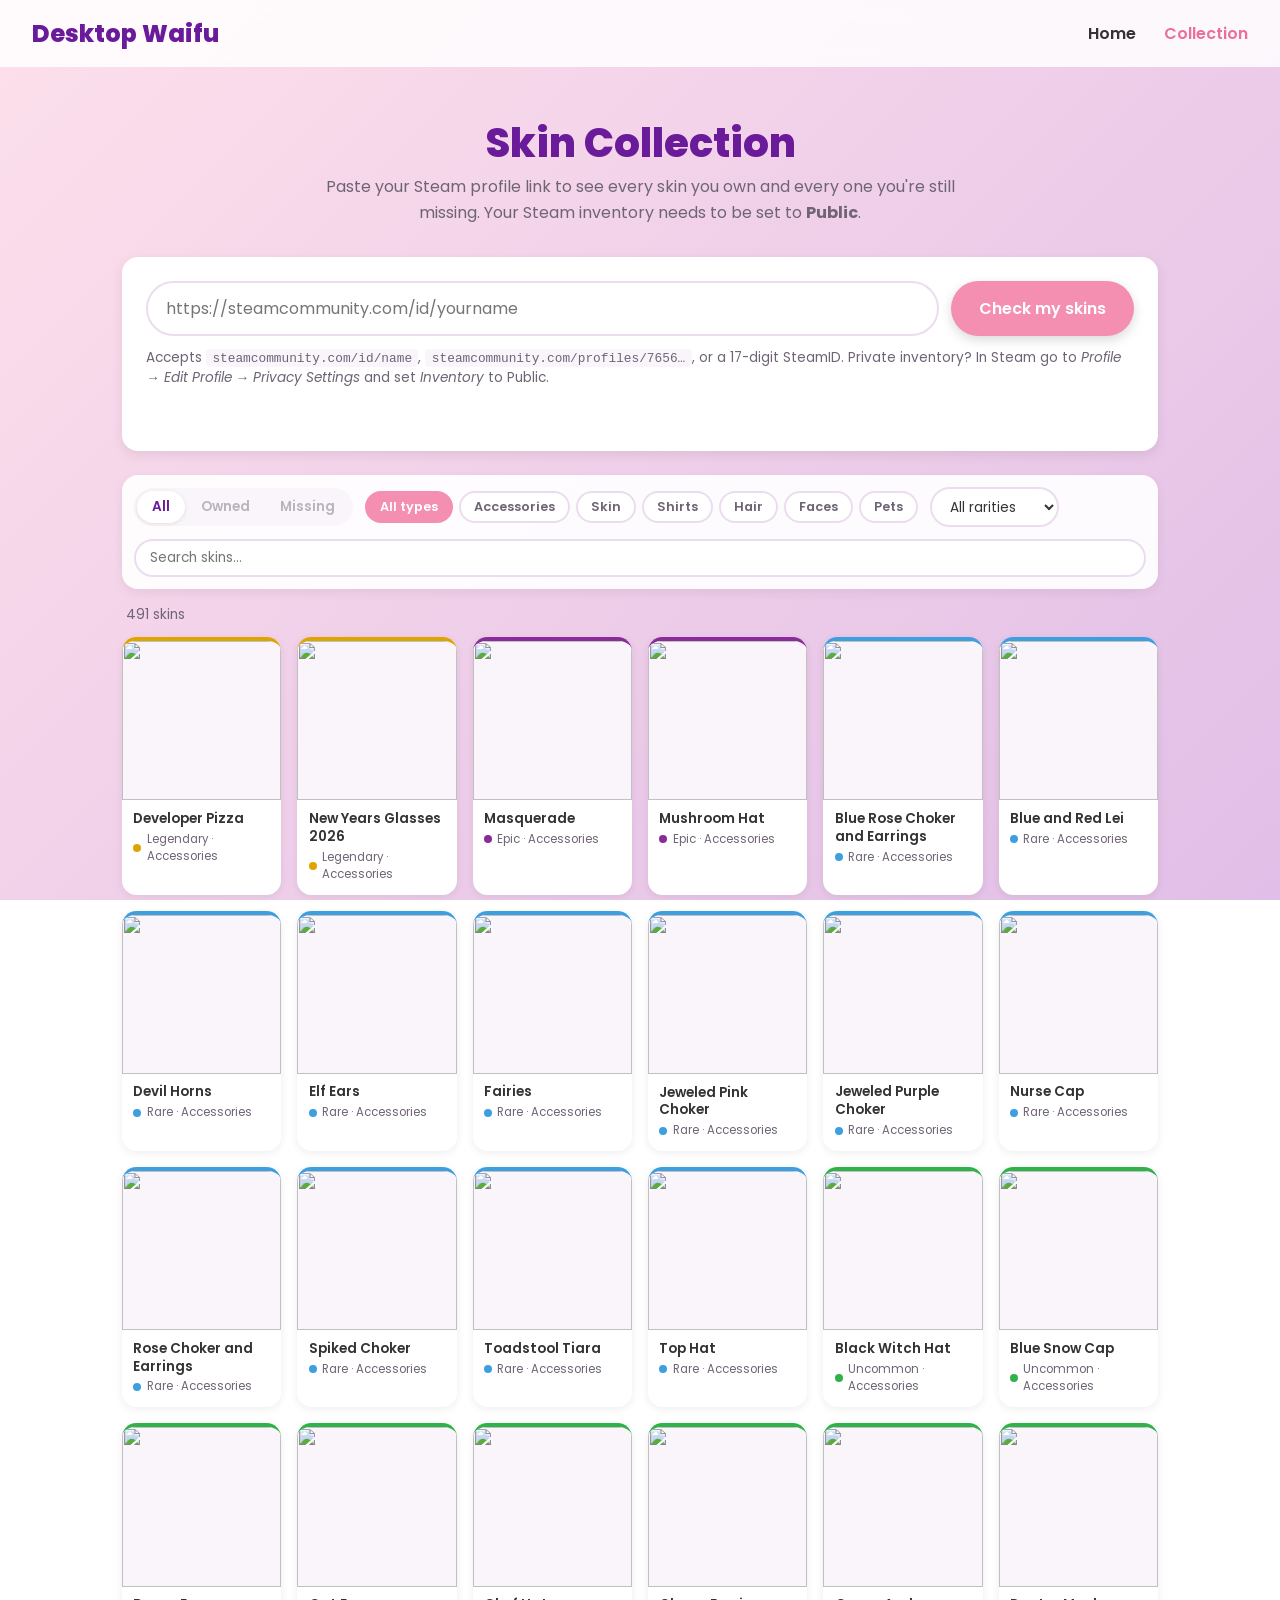
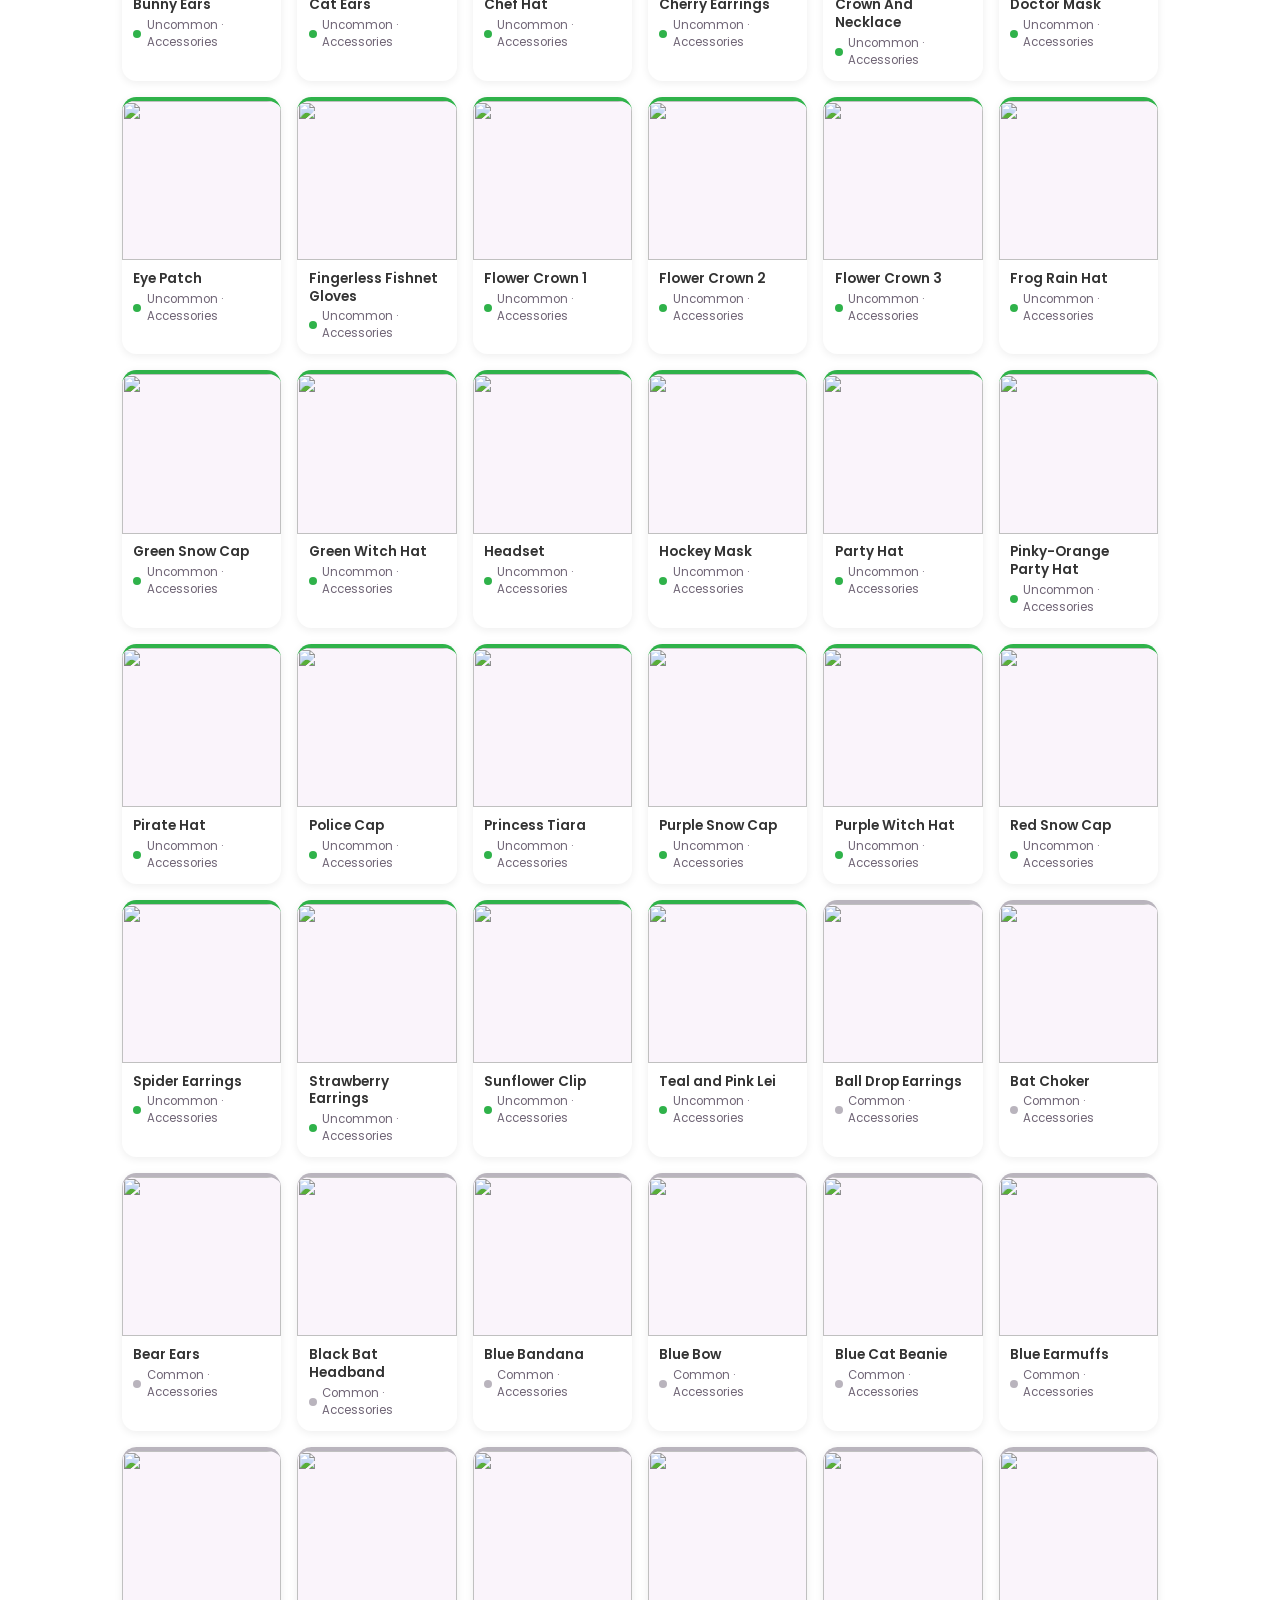
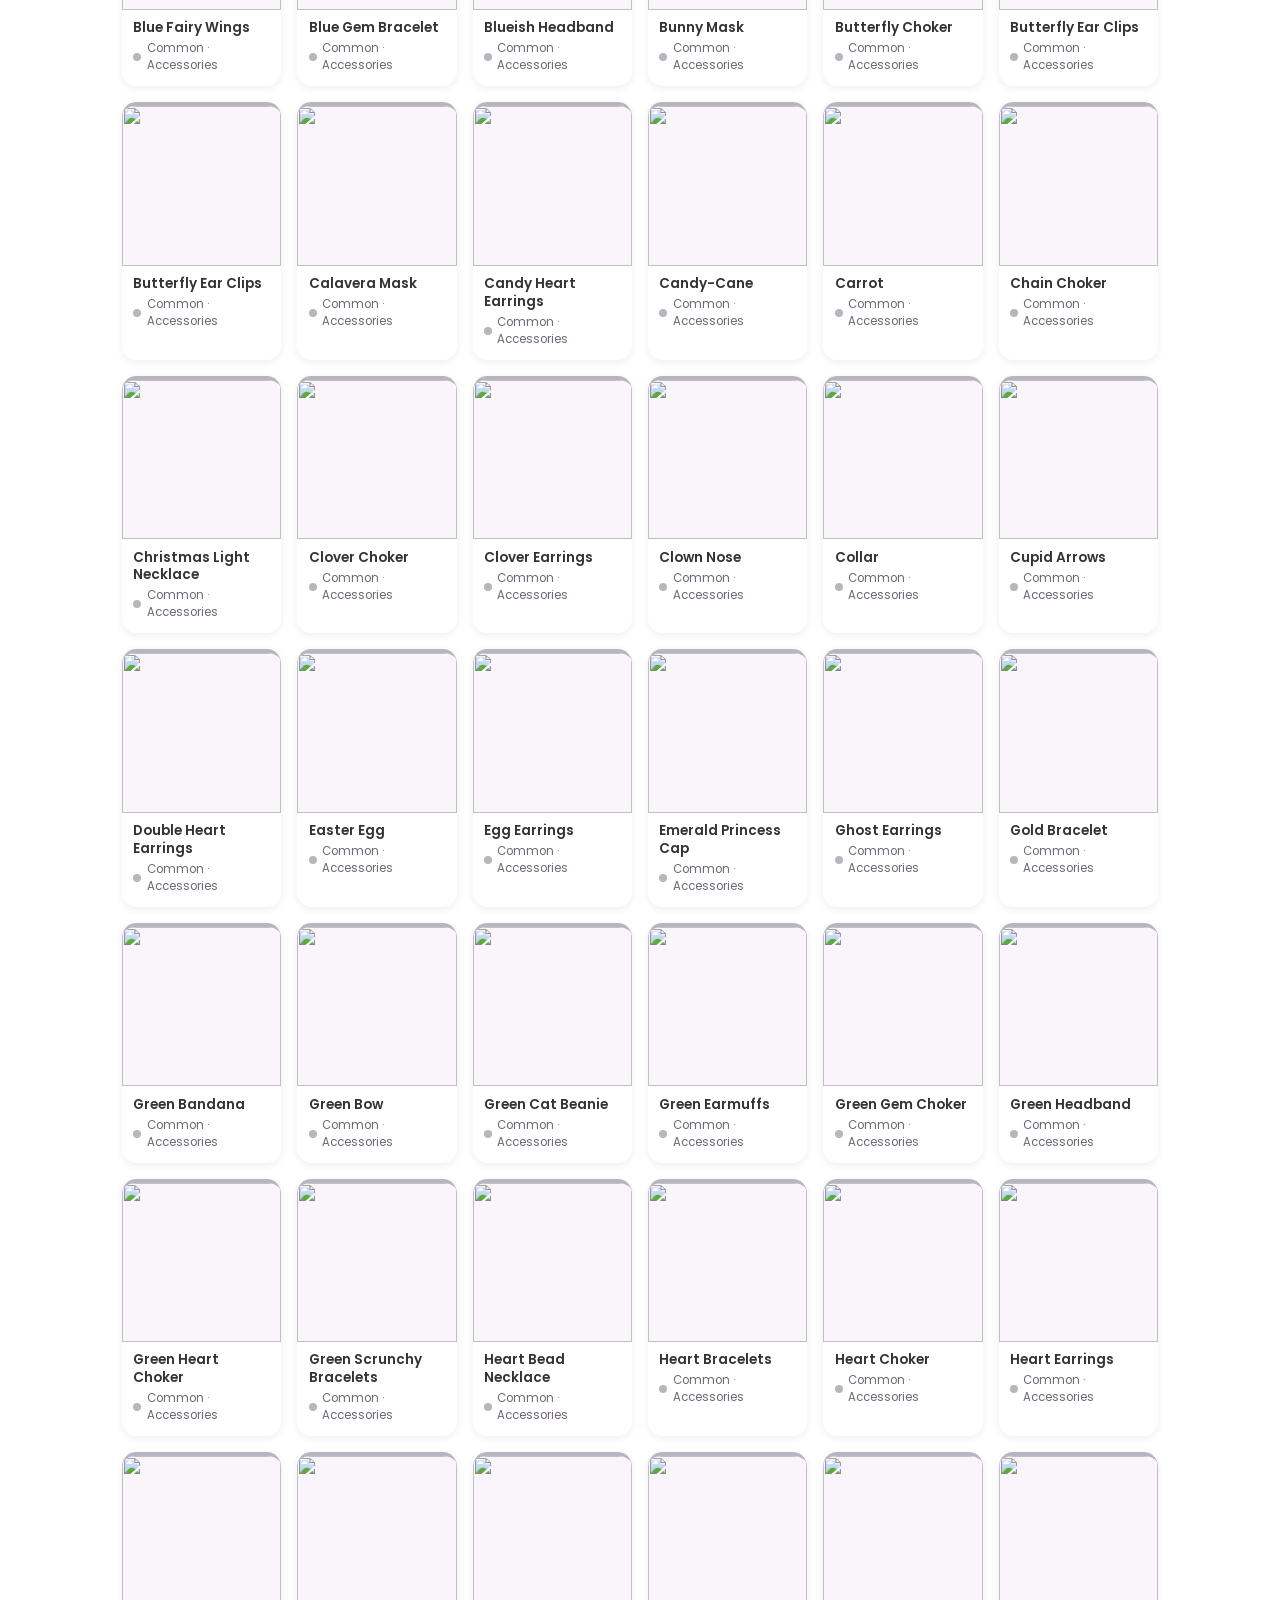
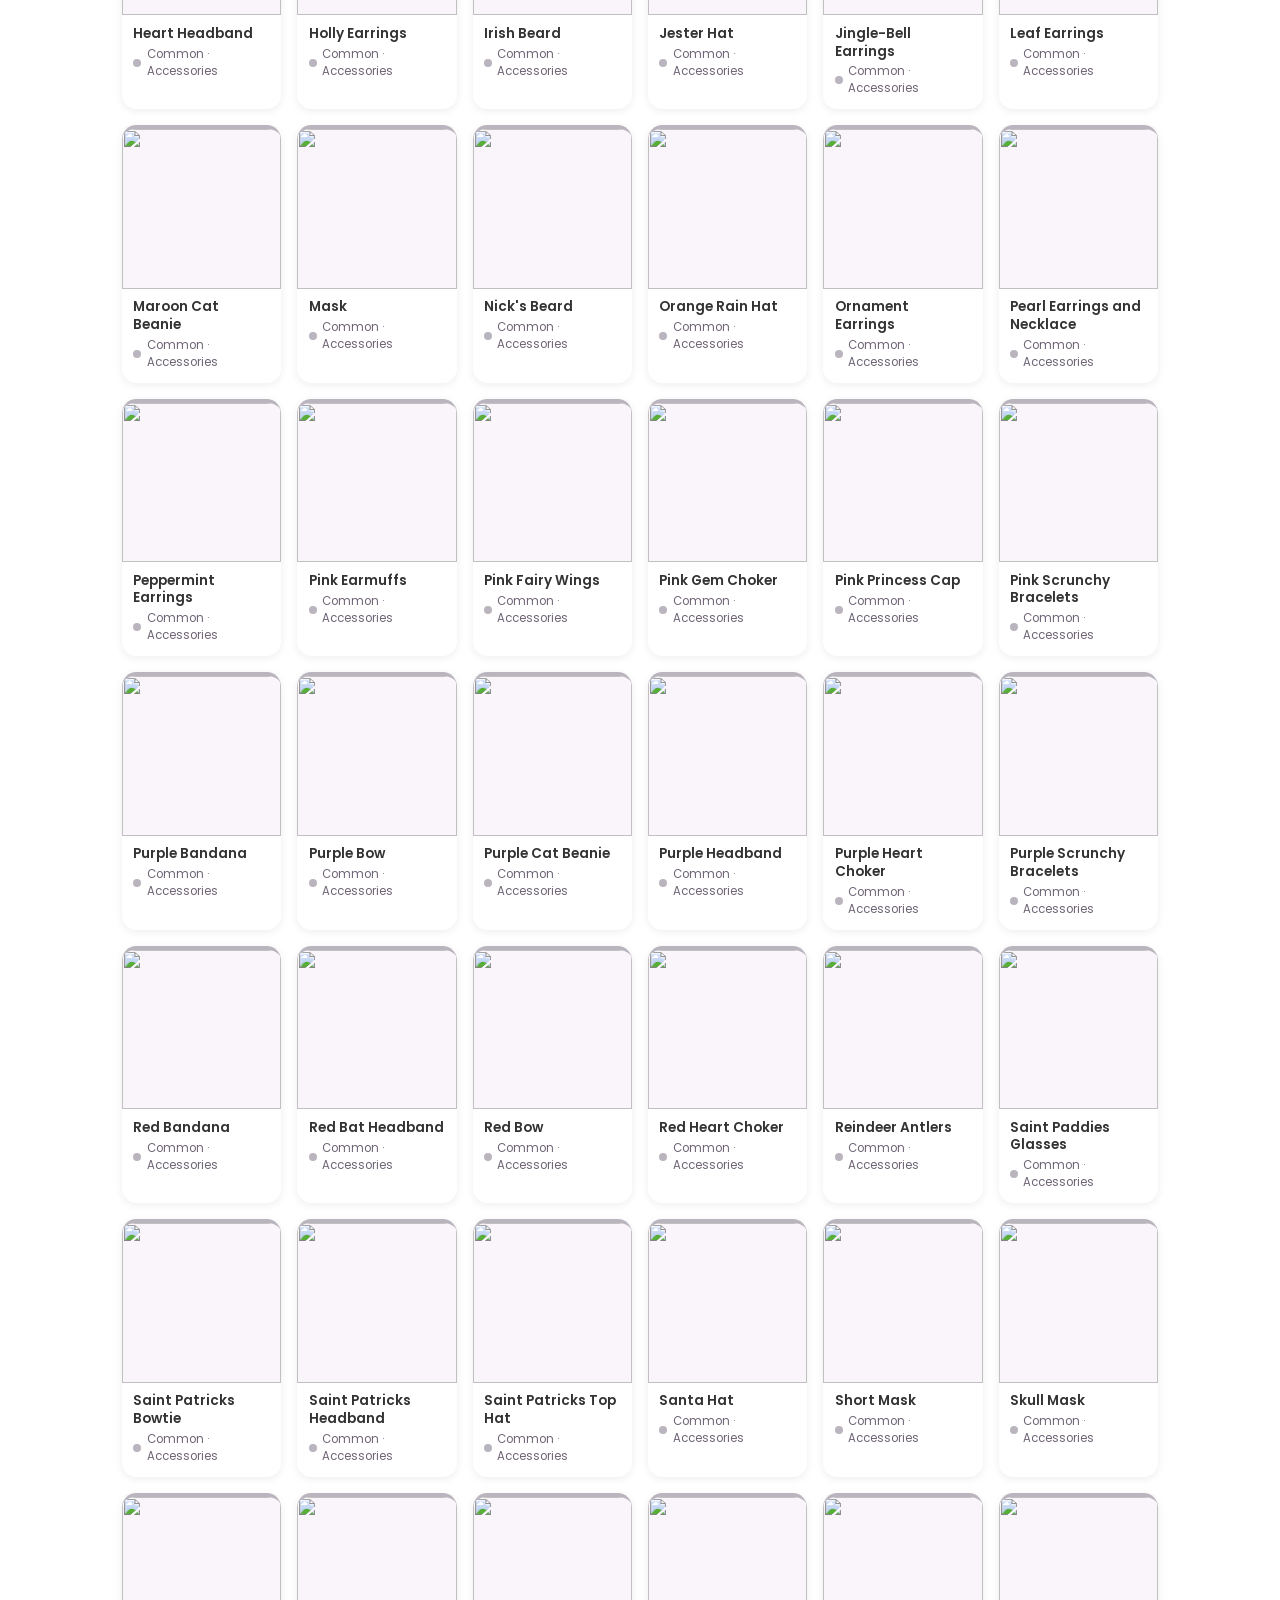
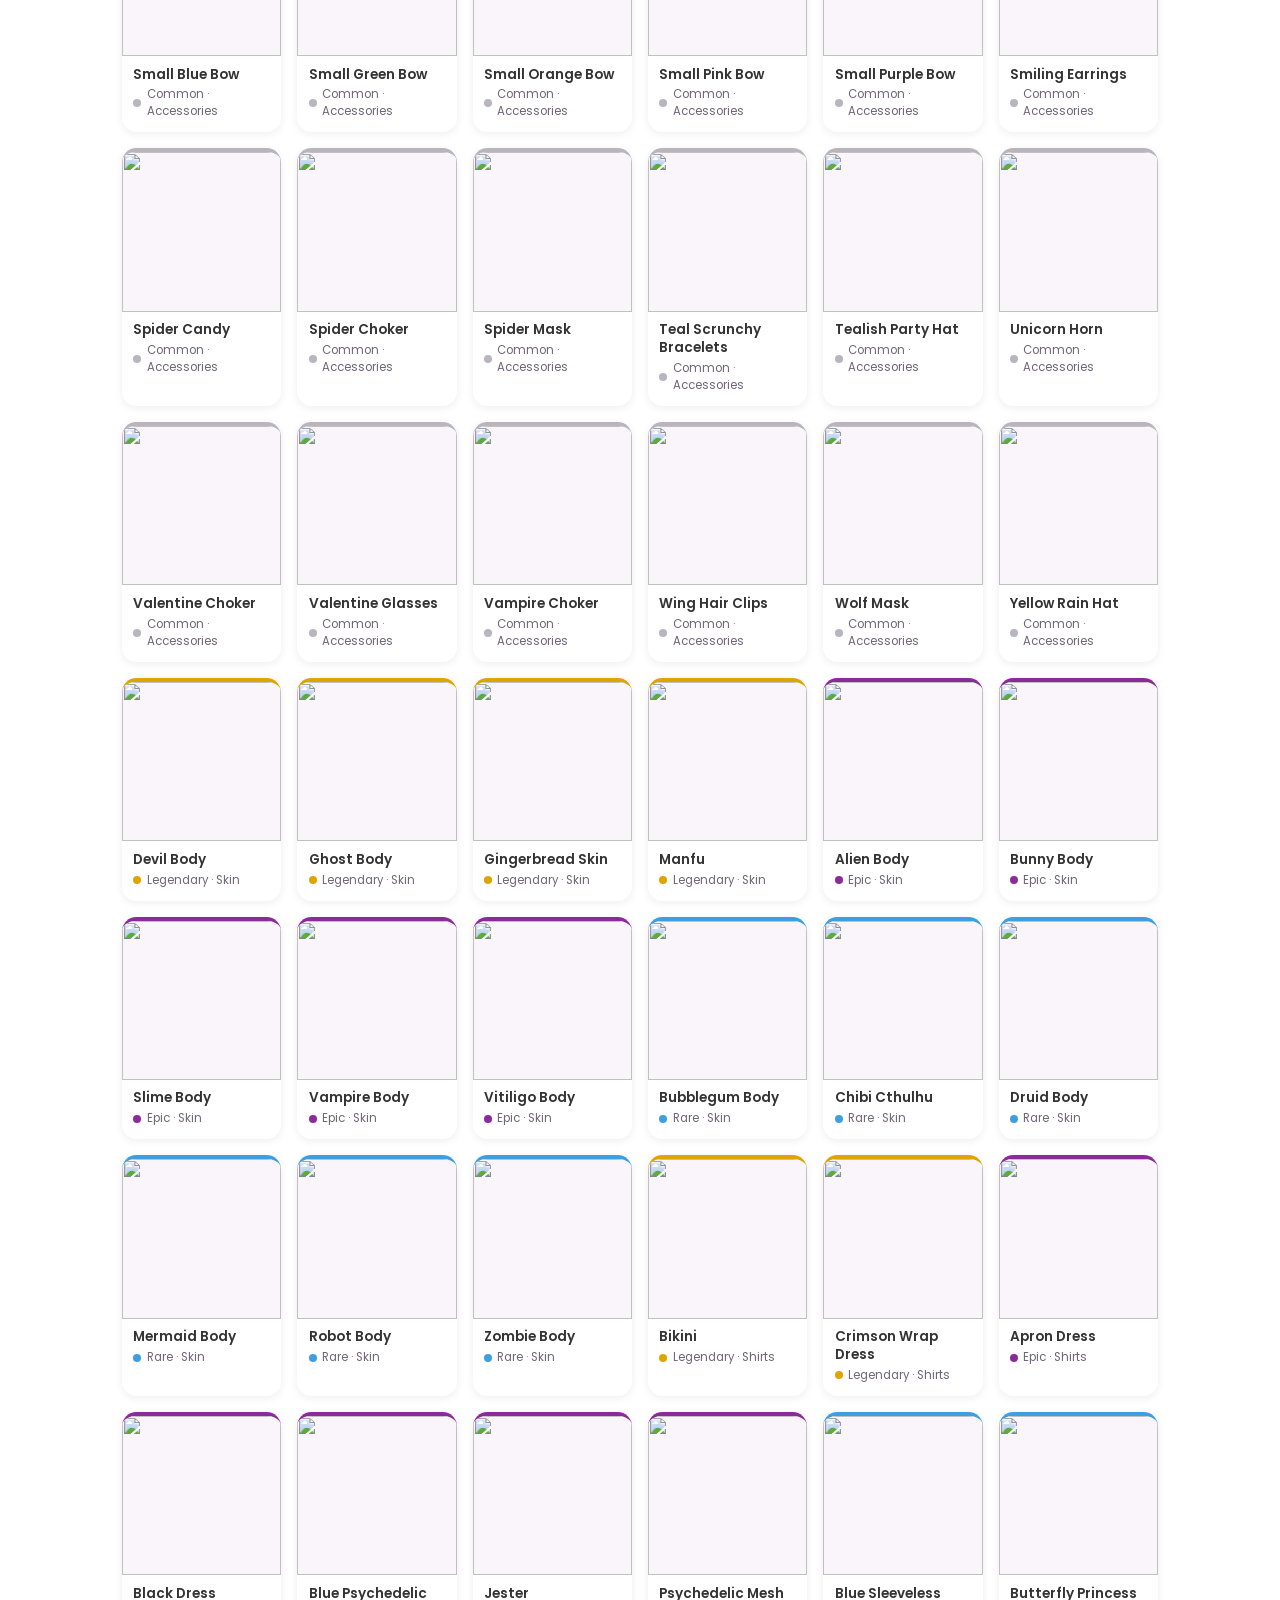
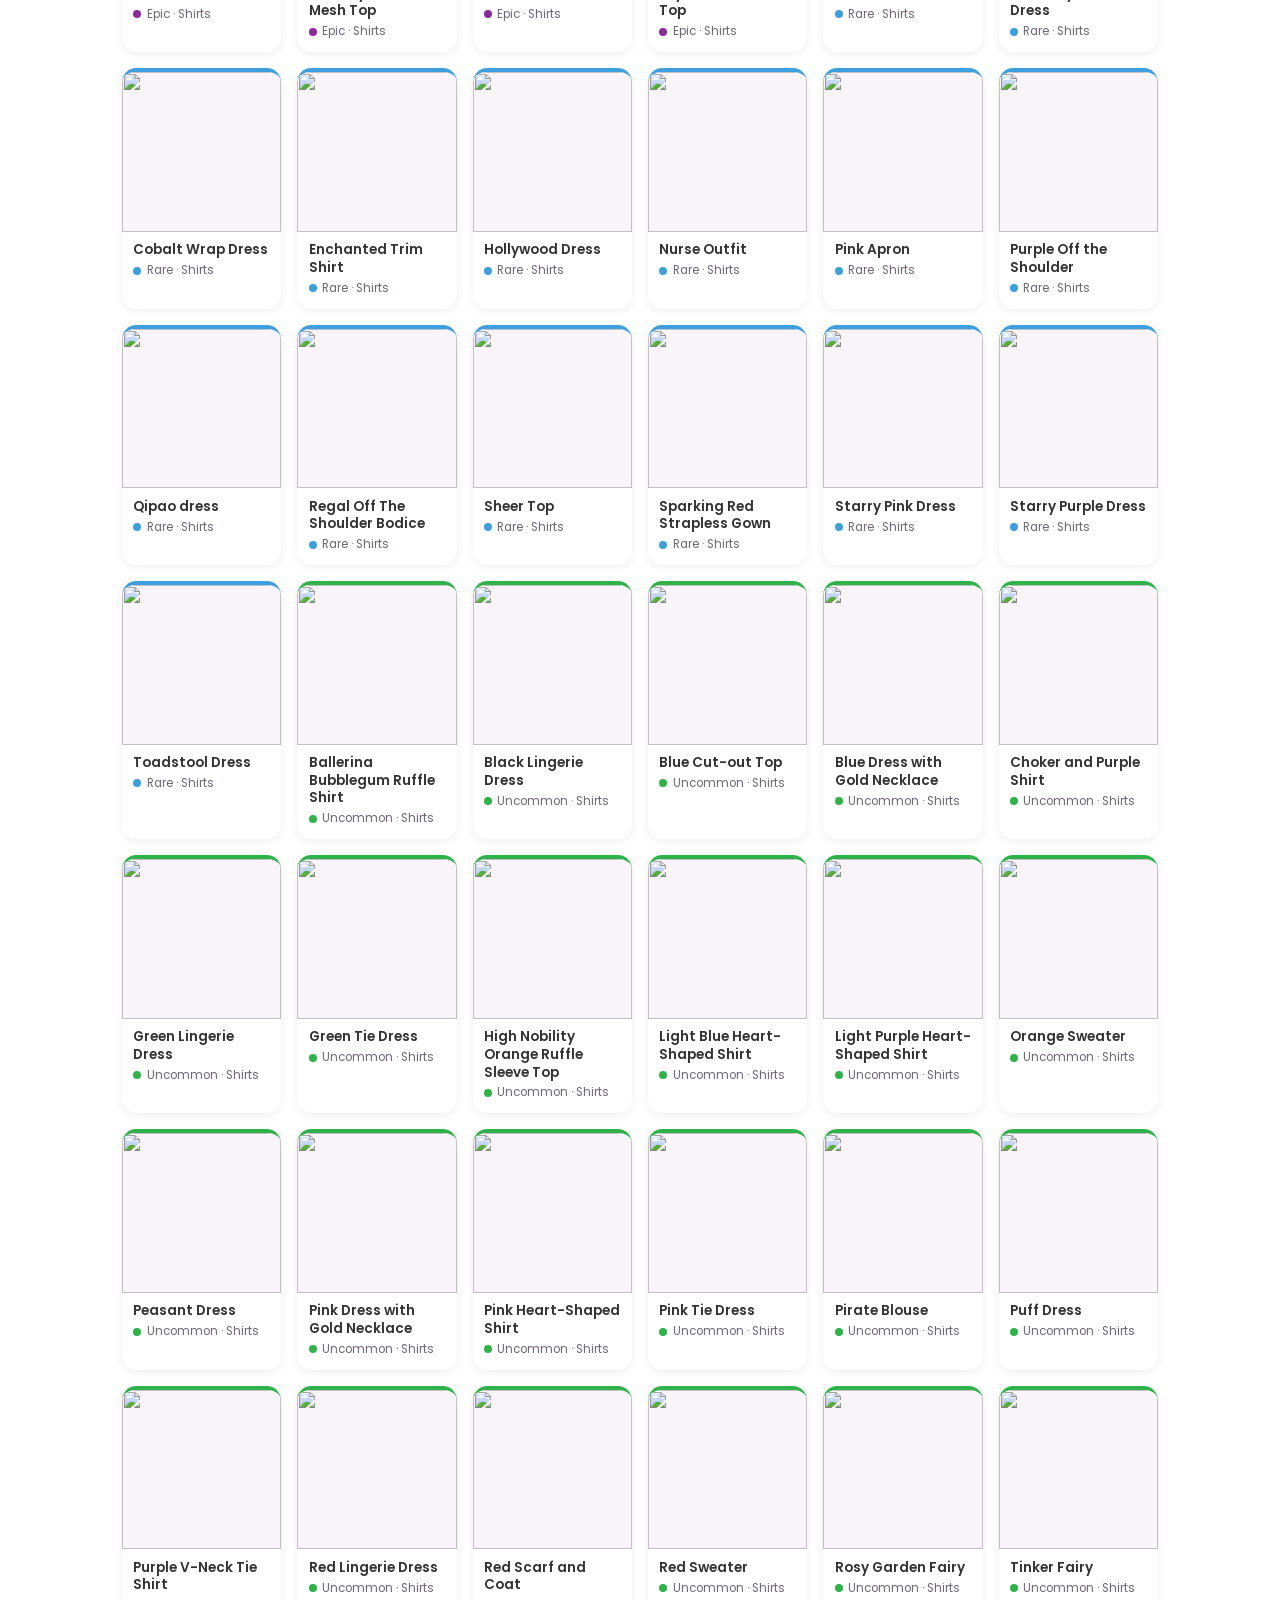
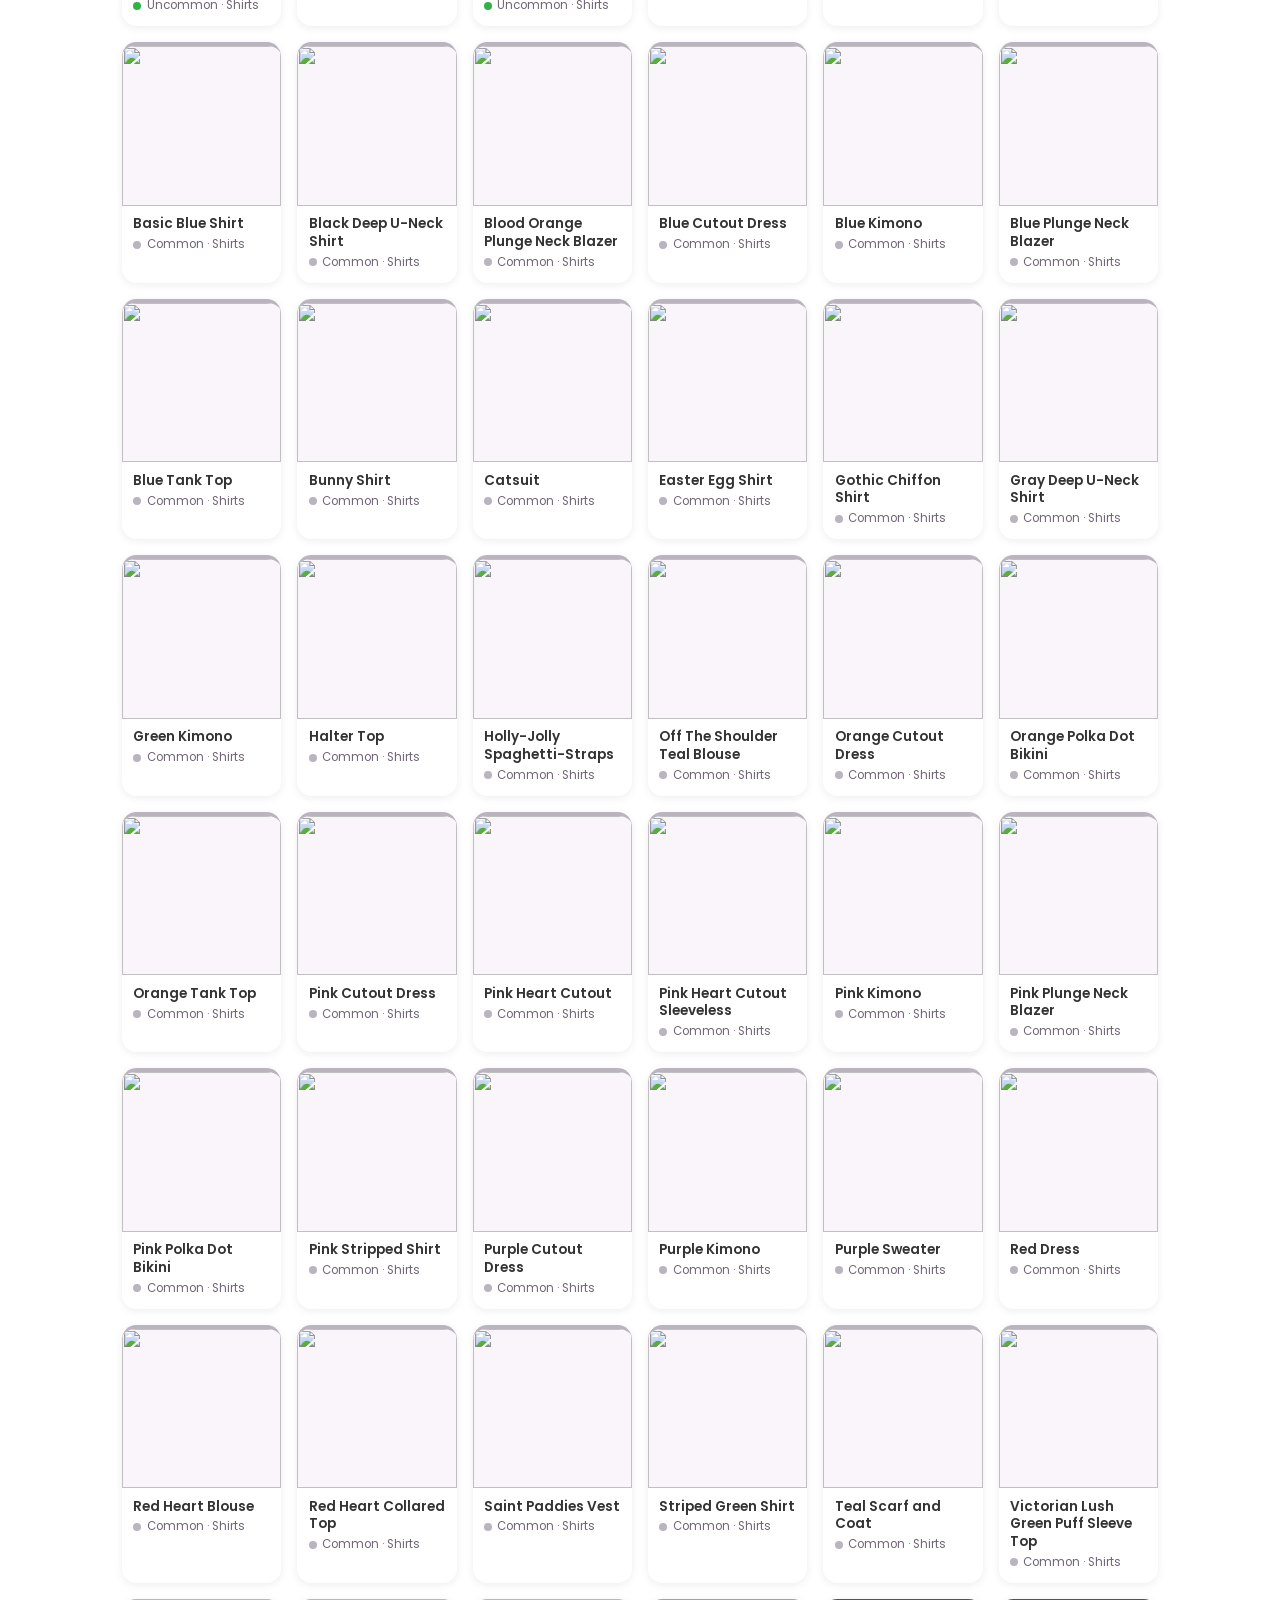
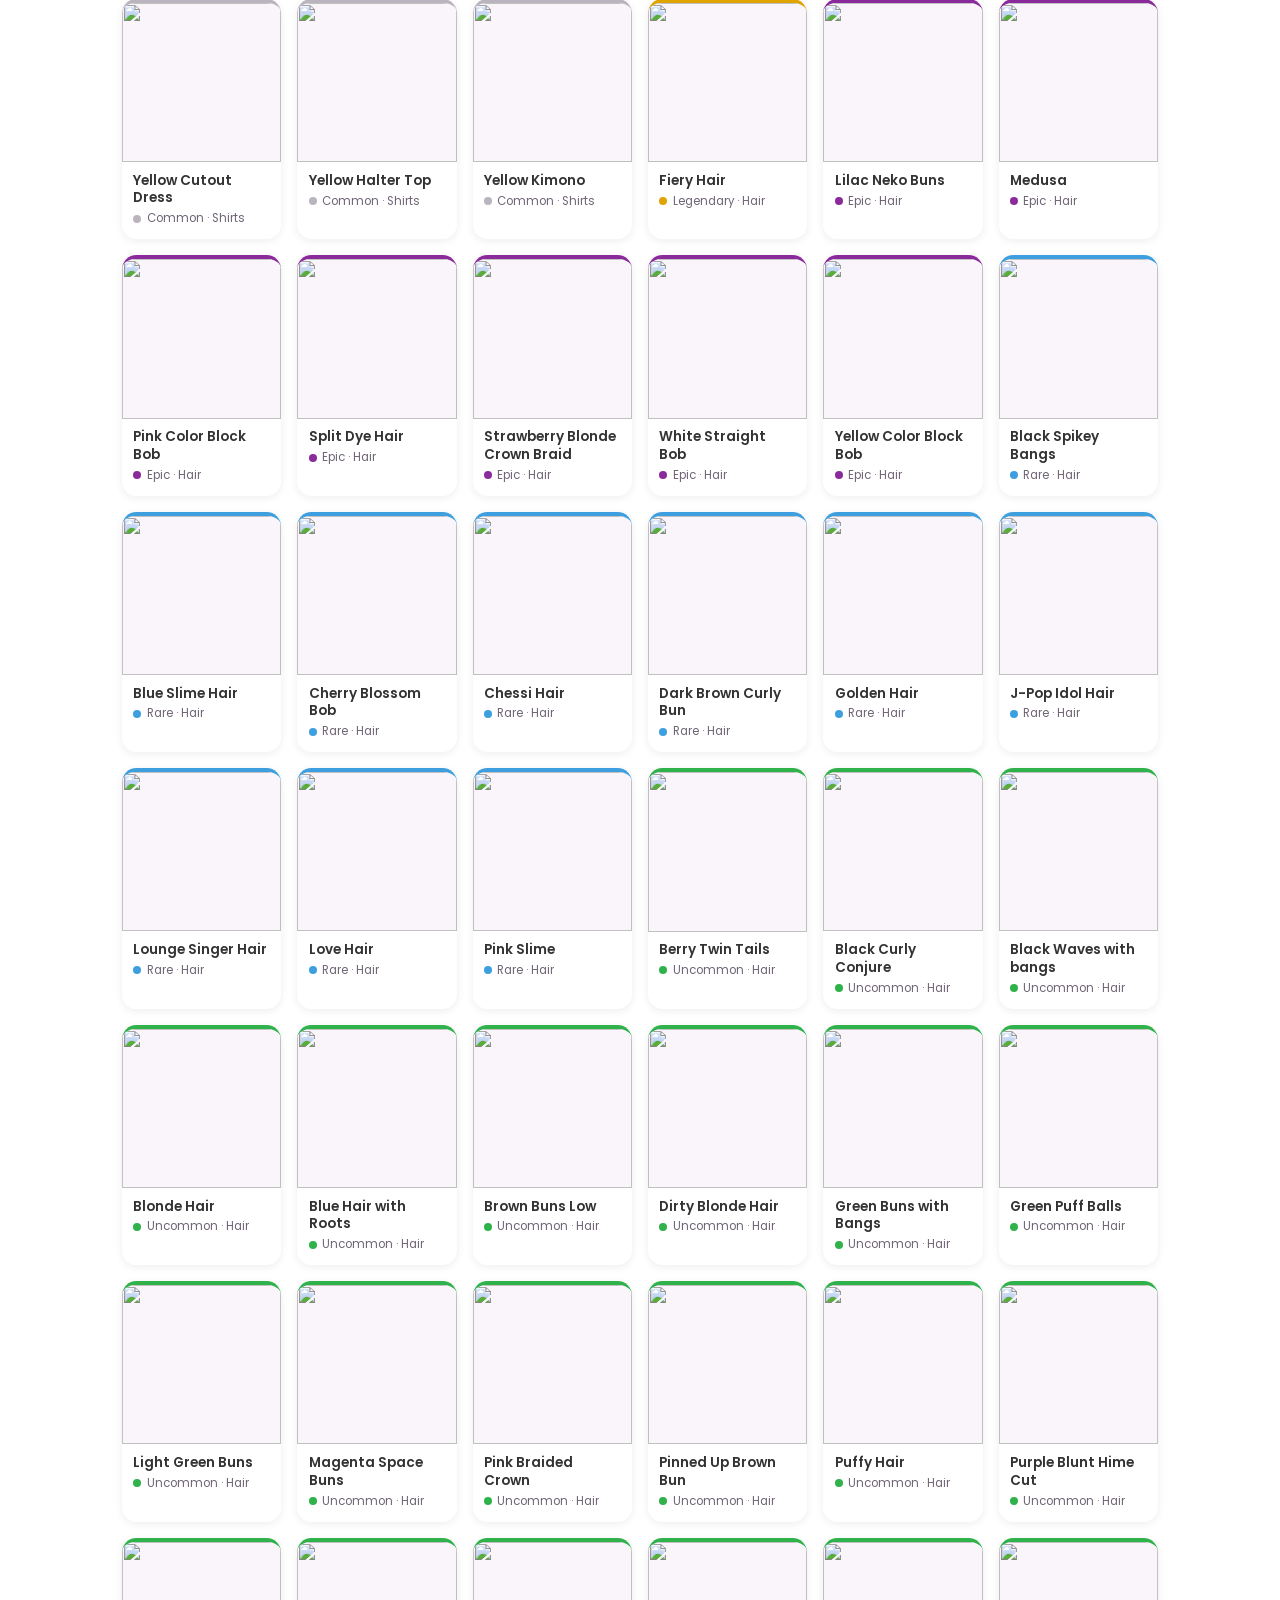
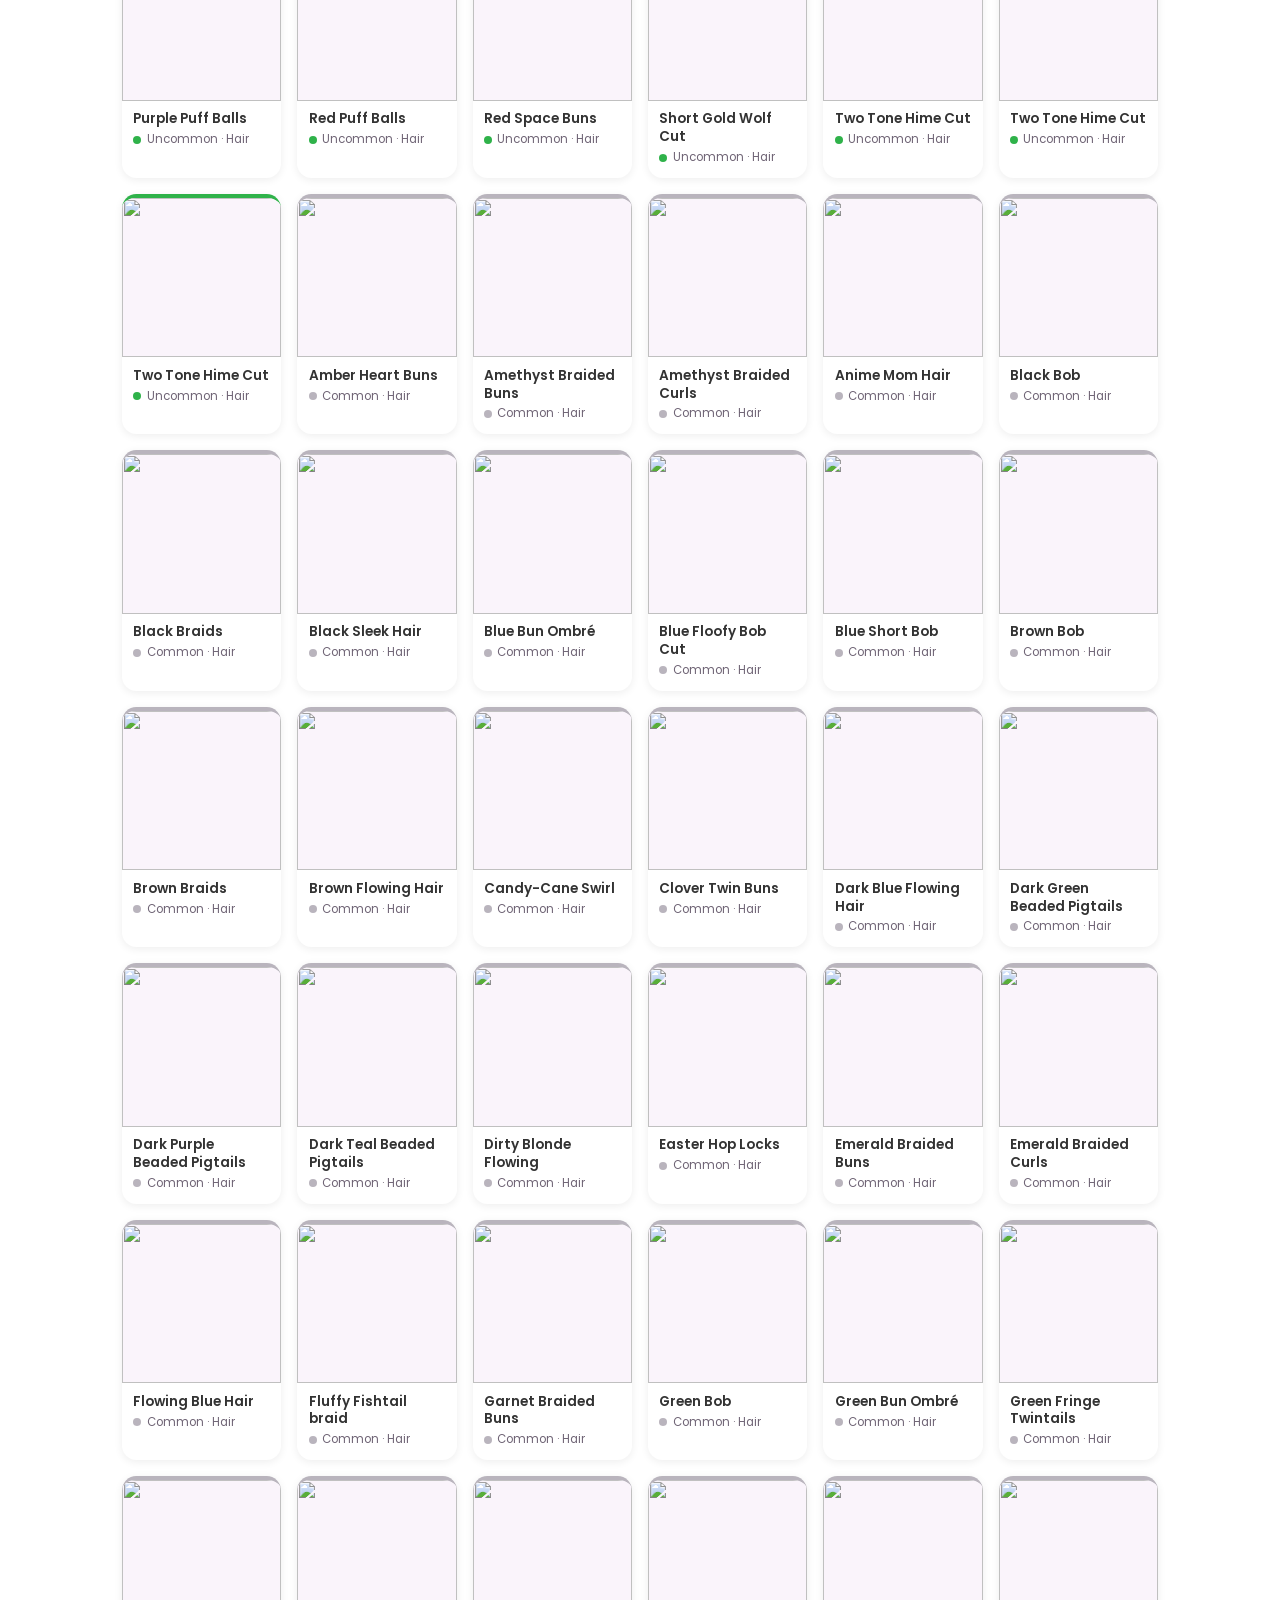
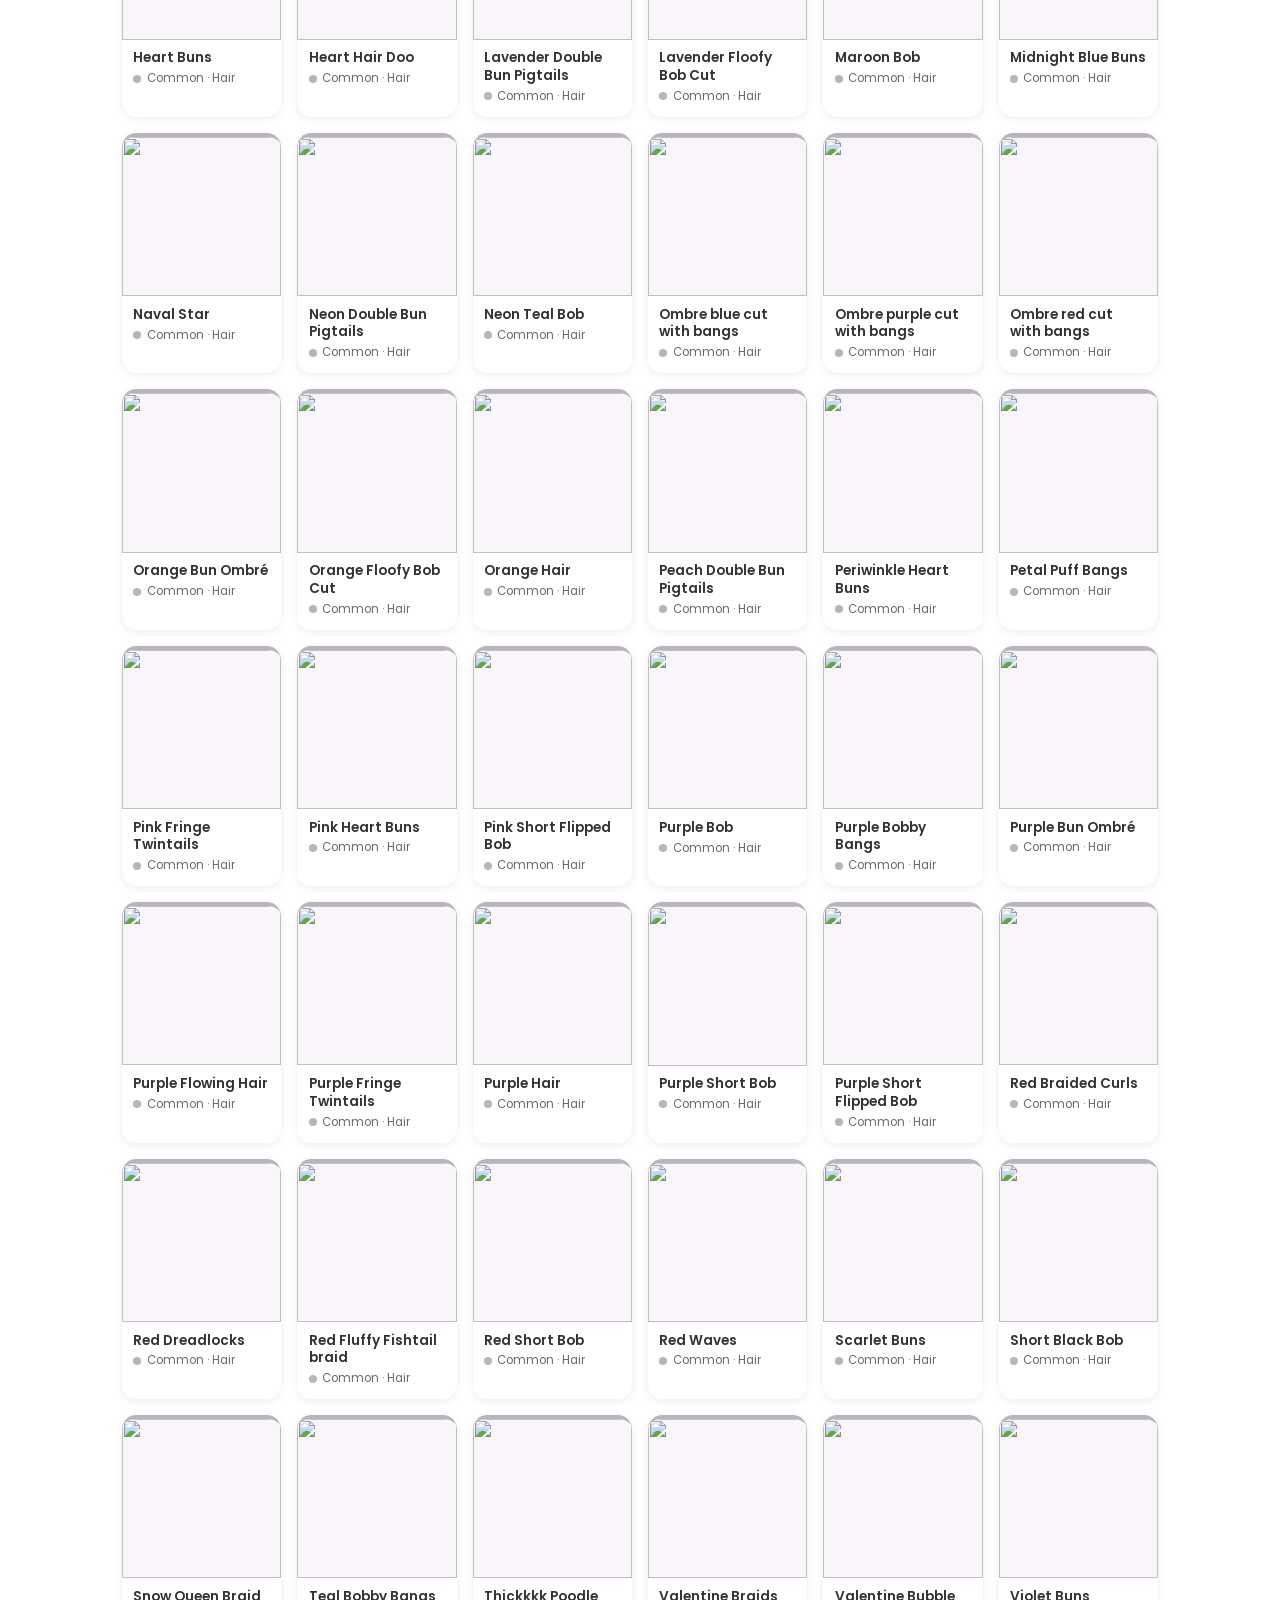
==== commit 9a39bdbc: "Removing Basic" ====
--- a/collection.html
+++ b/collection.html
@@ -24,7 +24,6 @@
       --font-heading: 'Poppins', sans-serif;
       --font-body: 'Poppins', sans-serif;
 
-      --r-basic: #9a9a9a;
       --r-common: #b9b4bd;
       --r-uncommon: #2fb24a;
       --r-rare: #3d9fe0;
@@ -385,7 +384,6 @@
     .skin.missing img { filter: grayscale(1); opacity: 0.35; }
     .skin.missing .name { color: var(--color-muted); }
 
-    .r-Basic { --rarity: var(--r-basic); }
     .r-Common { --rarity: var(--r-common); }
     .r-Uncommon { --rarity: var(--r-uncommon); }
     .r-Rare { --rarity: var(--r-rare); }
